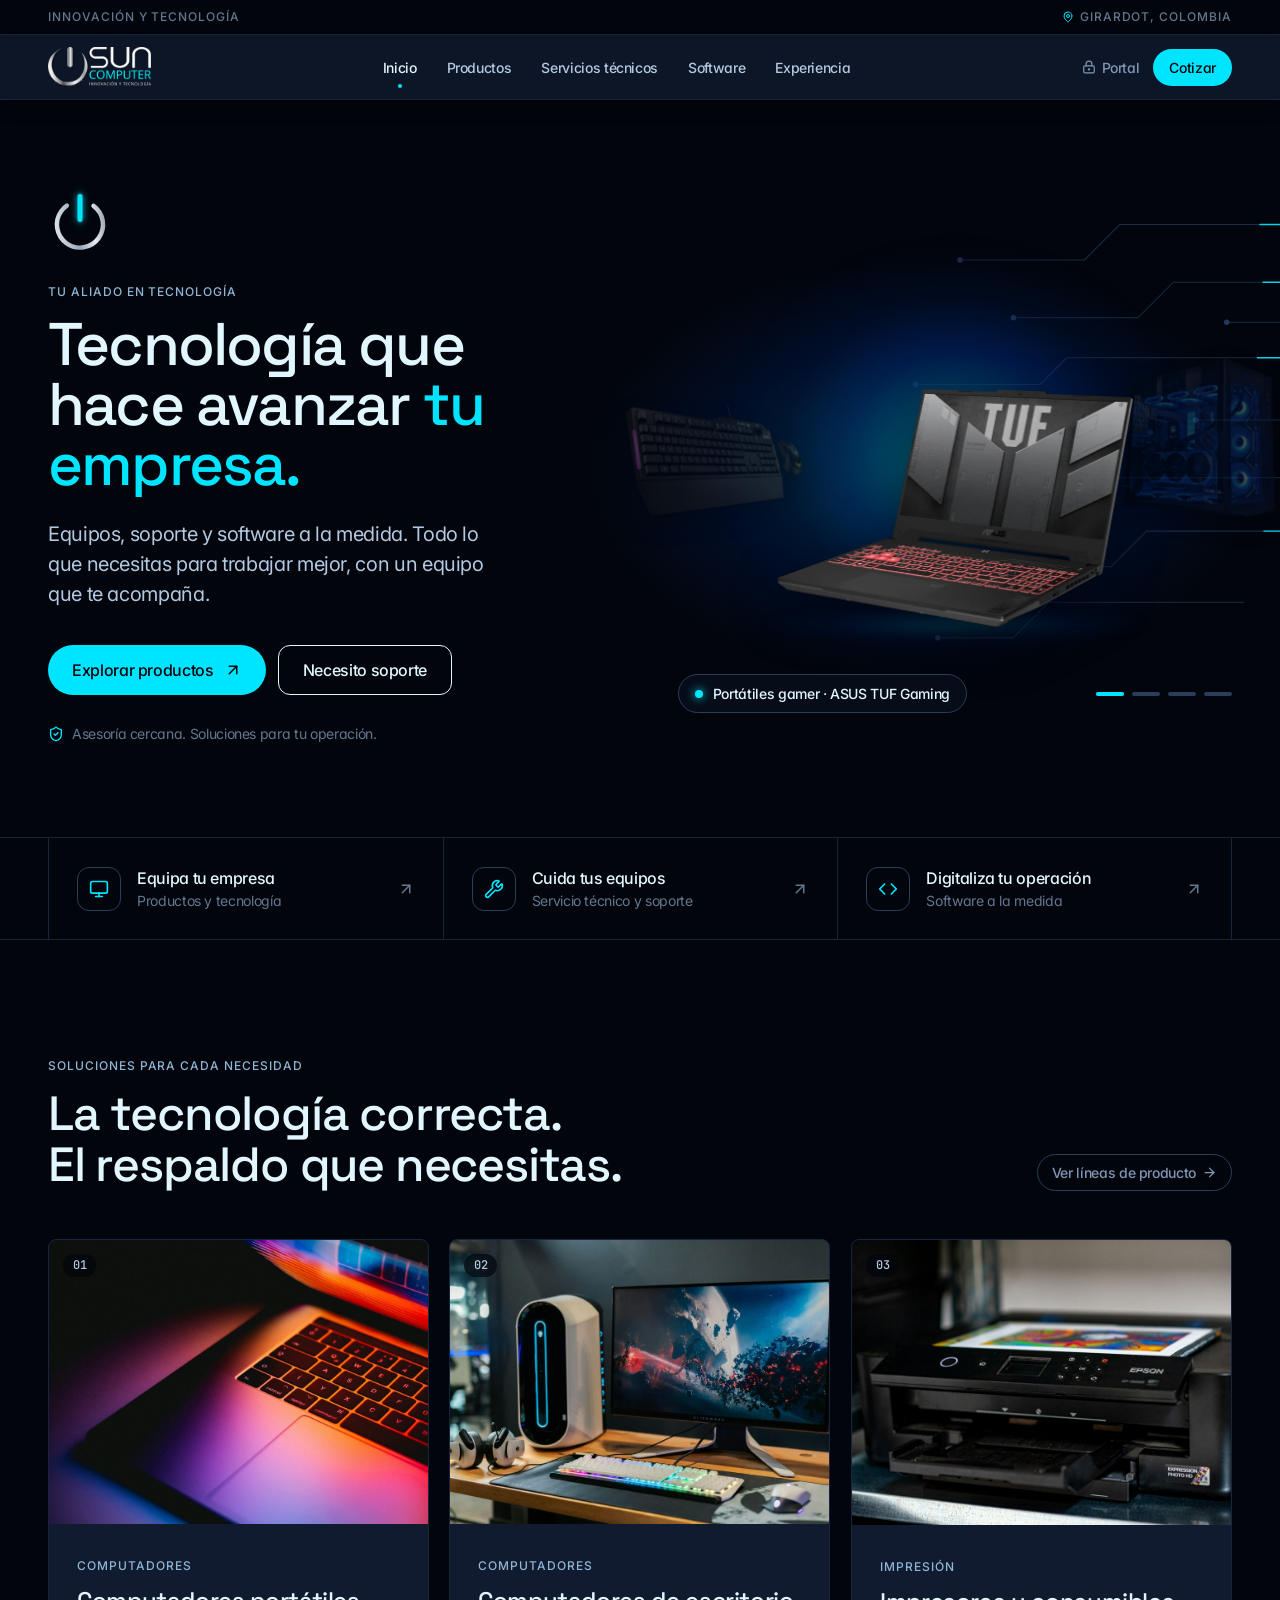
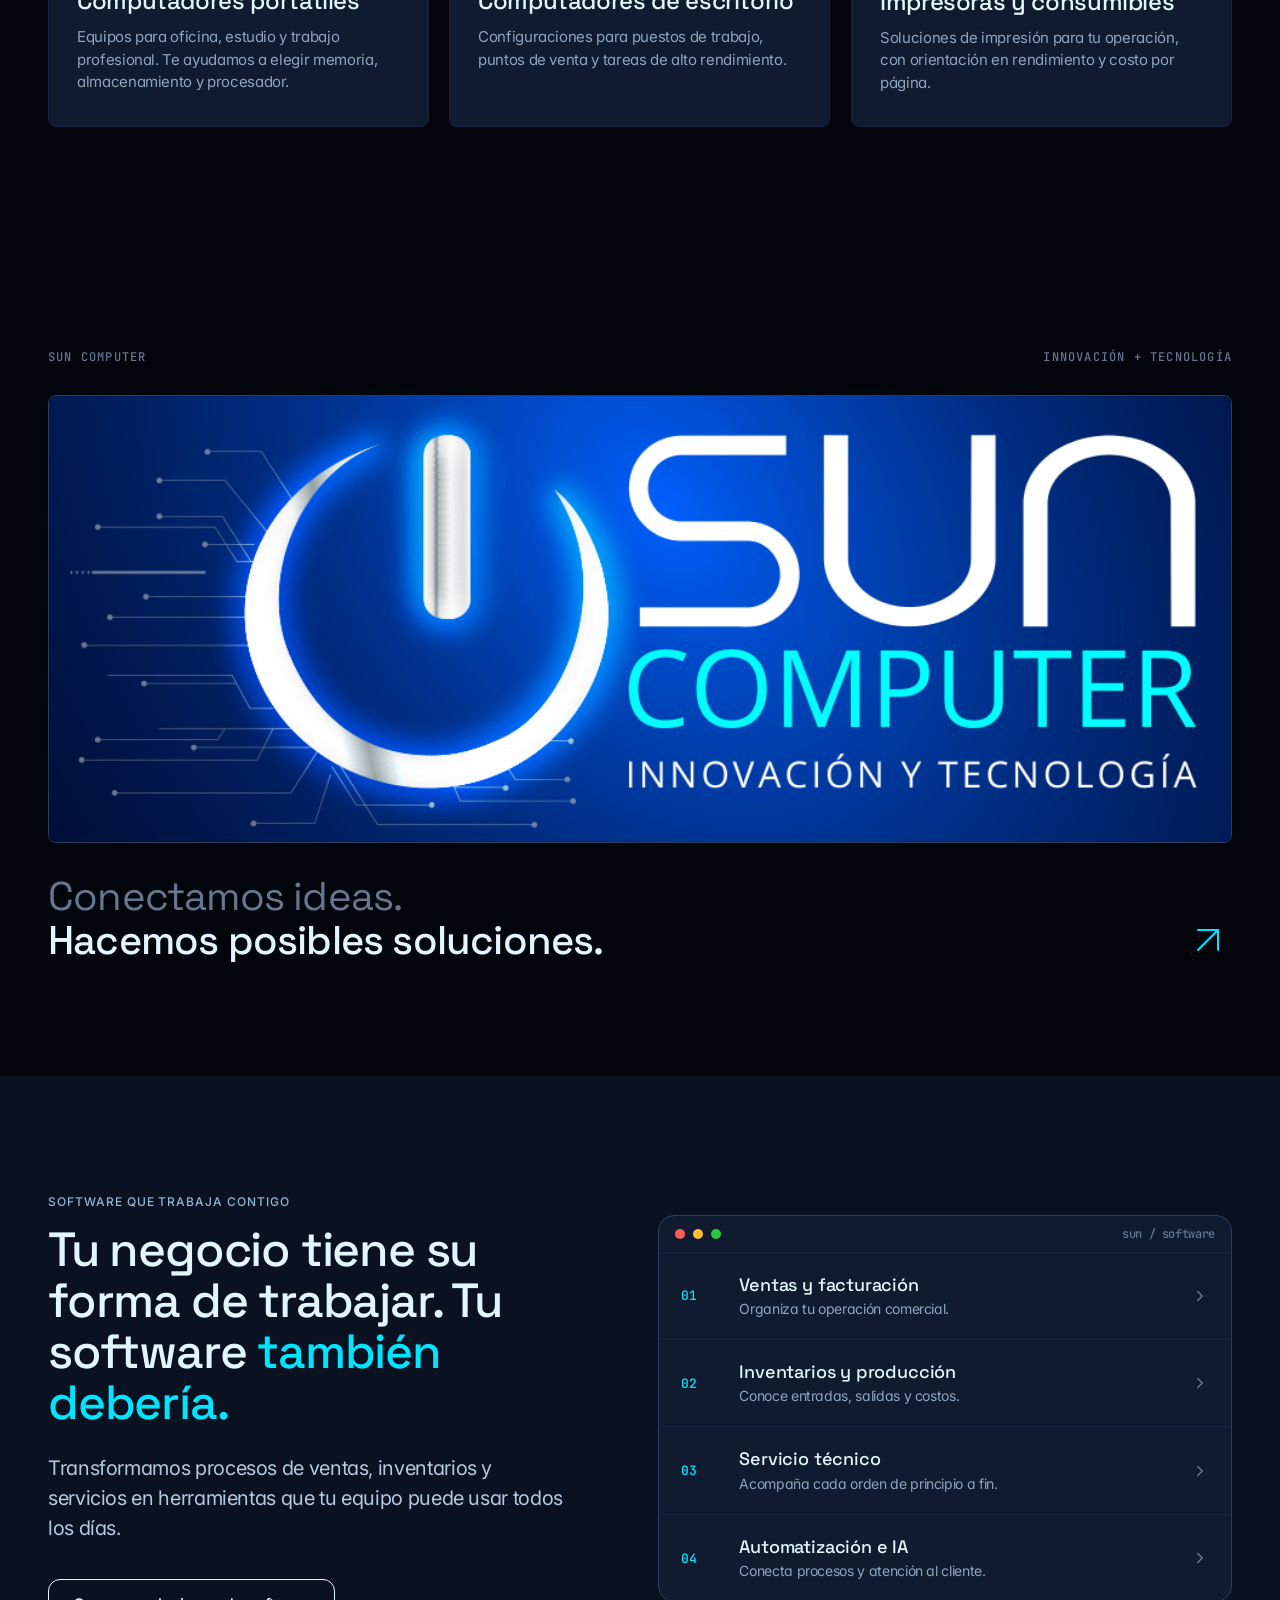
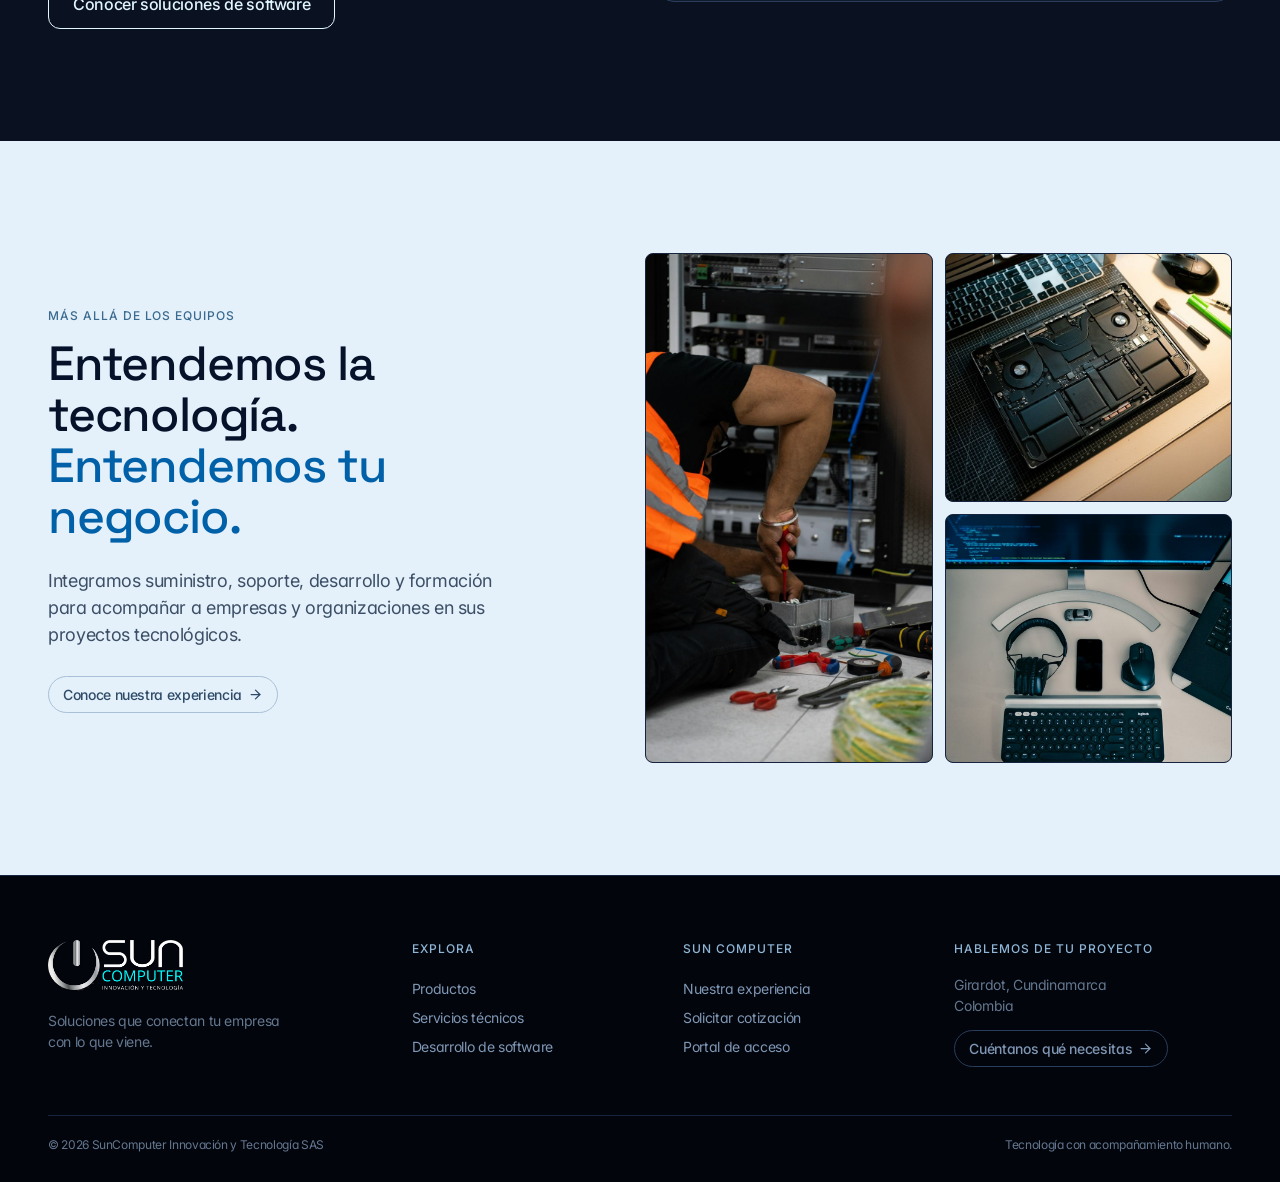
==== index.html @ 0eb864d9 "Vitrina: ASUS TUF, Epson EcoTank y combo gamer (4 equipos) Co-Authored-By: Claude Opus 5.5 <noreply@" ====
<!DOCTYPE html>
<html lang="es">
<head>
<meta charset="utf-8">
<meta name="viewport" content="width=device-width, initial-scale=1">
<meta name="theme-color" content="#02050c">
<title>Sun Computer | Innovación y Tecnología</title>
<meta name="description" content="Productos, soporte técnico y desarrollo de software. Sun Computer, Girardot, Colombia.">
<link rel="icon" href="sun-symbol.png">
<link rel="preconnect" href="https://fonts.googleapis.com">
<link rel="preconnect" href="https://fonts.gstatic.com" crossorigin>
<link href="https://fonts.googleapis.com/css2?family=Inter:wght@400;500&family=JetBrains+Mono:wght@500&family=Space+Grotesk:wght@400;500&display=swap" rel="stylesheet">
<link rel="stylesheet" href="assets/sun.css?v=6">
<script defer src="assets/site.js"></script>
<script defer src="assets/sun-motion.js?v=6"></script>
</head>
<body>
<a class="skip" href="#contenido">Saltar al contenido</a>

<div class="utility">
  <div class="wrap">
    <span>Innovación y tecnología</span>
    <span>
      <svg aria-hidden="true" viewBox="0 0 24 24" fill="none" stroke="currentColor" stroke-width="2" stroke-linecap="round" stroke-linejoin="round"><path d="M20 10c0 4.993-5.539 10.193-7.399 11.799a1 1 0 0 1-1.202 0C9.539 20.193 4 14.993 4 10a8 8 0 0 1 16 0"/><circle cx="12" cy="10" r="3"/></svg>
      Girardot, Colombia
    </span>
  </div>
</div>

<header class="header">
  <div class="wrap">
    <a class="logo" href="./" aria-label="Sun Computer, inicio">
      <img src="assets/img/logo/sun-logo-web.png" alt="Sun Computer — Innovación y Tecnología" width="520" height="201">
    </a>
    <nav class="nav" aria-label="Navegación principal">
      <a href="./" aria-current="page">Inicio</a>
      <a href="productos/">Productos</a>
      <a href="servicios/">Servicios técnicos</a>
      <a href="software/">Software</a>
      <a href="experiencia/">Experiencia</a>
    </nav>
    <div class="header-actions">
      <a class="portal-link" href="portal/" aria-label="Portal">
        <svg aria-hidden="true" viewBox="0 0 24 24" fill="none" stroke="currentColor" stroke-width="2" stroke-linecap="round" stroke-linejoin="round"><circle cx="12" cy="16" r="1"/><rect x="3" y="10" width="18" height="12" rx="2"/><path d="M7 10V7a5 5 0 0 1 10 0v3"/></svg>
        <span>Portal</span>
      </a>
      <a class="quote-link" href="cotizar/">Cotizar</a>
      <button class="mobile-menu" type="button" aria-label="Abrir menú" aria-expanded="false">
        <svg aria-hidden="true" viewBox="0 0 24 24" fill="none" stroke="currentColor" stroke-width="2" stroke-linecap="round"><path d="M4 8h16"/><path d="M4 16h16"/></svg>
      </button>
    </div>
  </div>
</header>

<main id="contenido">

  <!-- Hero -->
  <section class="hero hero-split">
    <!-- Fondo vivo: circuitos con pulsos de luz -->
    <svg class="circuits" viewBox="0 0 1440 720" fill="none" stroke="#1b2b48" preserveAspectRatio="xMidYMid slice" aria-hidden="true">
      <defs>
        <g id="cx">
          <path d="M0 140H180L220 180H360"/><path d="M0 205H120L160 245H300"/>
          <path d="M0 290H240L270 320H410"/><path d="M0 360H95"/>
          <path d="M0 425H200L240 385H335"/><path d="M0 485H150L190 525H285"/>
          <path d="M40 565H260L300 605H385"/><path d="M0 250H60"/>
        </g>
        <g id="cd" fill="#24395e" stroke="none">
          <circle cx="360" cy="180" r="3"/><circle cx="300" cy="245" r="3"/><circle cx="410" cy="320" r="3"/>
          <circle cx="95" cy="360" r="3"/><circle cx="335" cy="385" r="3"/><circle cx="285" cy="525" r="3"/>
          <circle cx="385" cy="605" r="3"/><circle cx="60" cy="250" r="3"/>
        </g>
      </defs>
      <g class="c-side"><use href="#cx" class="c-lines"/><use href="#cd" class="c-dots"/>
        <g class="c-pulses">
          <path pathLength="1000" style="--t:0s" d="M0 140H180L220 180H360"/><path pathLength="1000" style="--t:2.1s" d="M0 290H240L270 320H410"/>
          <path pathLength="1000" style="--t:4.3s" d="M0 425H200L240 385H335"/><path pathLength="1000" style="--t:1.2s" d="M40 565H260L300 605H385"/>
        </g>
      </g>
      <g class="c-side" transform="translate(1440 0) scale(-1 1)"><use href="#cx" class="c-lines"/><use href="#cd" class="c-dots"/>
        <g class="c-pulses">
          <path pathLength="1000" style="--t:3.2s" d="M0 205H120L160 245H300"/><path pathLength="1000" style="--t:0.7s" d="M0 485H150L190 525H285"/>
          <path pathLength="1000" style="--t:5.1s" d="M0 290H240L270 320H410"/><path pathLength="1000" style="--t:2.6s" d="M0 140H180L220 180H360"/>
        </g>
      </g>
    </svg>
    <div class="wrap hero-grid">
      <div class="hero-copy">
      <!-- Logo SUN animado: el anillo se dibuja y la línea se enciende -->
      <div class="power" aria-hidden="true">
        <svg viewBox="0 0 100 100" width="84" height="84" fill="none">
          <defs>
            <linearGradient id="metal" x1="0" y1="0" x2="1" y2="1">
              <stop offset="0" stop-color="#f4f7fb"/><stop offset=".45" stop-color="#9aa6b6"/>
              <stop offset=".7" stop-color="#e8edf3"/><stop offset="1" stop-color="#6d7a8c"/>
            </linearGradient>
          </defs>
          <circle class="p-ring" cx="50" cy="54" r="36" pathLength="100" transform="rotate(-54 50 54)"/>
          <line class="p-bar" x1="50" y1="10" x2="50" y2="46" pathLength="100"/>
        </svg>
      </div>
      <span class="kicker reveal" style="--d:1">Tu aliado en tecnología</span>
      <h1 class="display reveal" style="--d:2">Tecnología que hace avanzar <span class="led">tu empresa.</span></h1>
      <p class="lead reveal" style="--d:3">Equipos, soporte y software a la medida. Todo lo que necesitas para trabajar mejor, con un equipo que te acompaña.</p>
      <div class="hero-actions reveal" style="--d:4">
        <a class="btn btn-led" href="productos/">Explorar productos
          <svg aria-hidden="true" viewBox="0 0 24 24" fill="none" stroke="currentColor" stroke-width="2" stroke-linecap="round" stroke-linejoin="round"><path d="M7 7h10v10"/><path d="M7 17 17 7"/></svg>
        </a>
        <a class="btn btn-ghost" href="servicios/">Necesito soporte</a>
      </div>
      <p class="hero-note reveal" style="--d:5">
        <svg aria-hidden="true" viewBox="0 0 24 24" fill="none" stroke="currentColor" stroke-width="2" stroke-linecap="round" stroke-linejoin="round"><path d="M20 13c0 5-3.5 7.5-7.66 8.95a1 1 0 0 1-.67-.01C7.5 20.5 4 18 4 13V6a1 1 0 0 1 1-1c2 0 4.5-1.2 6.24-2.72a1.17 1.17 0 0 1 1.52 0C14.51 3.81 17 5 19 5a1 1 0 0 1 1 1z"/><path d="m9 12 2 2 4-4"/></svg>
        Asesoría cercana. Soluciones para tu operación.
      </p>
      </div>

      <!-- Vitrina giratoria de equipos (fotos temporales sin fondo) -->
      <div class="showcase reveal" style="--d:3" aria-roledescription="carrusel" aria-label="Equipos que ofrecemos">
        <div class="spot" aria-hidden="true"></div>
        <figure class="item" data-pos="center" data-label="Portátiles gamer · ASUS TUF Gaming">
          <img src="assets/img/hero/asus-tuf.webp" alt="Portátil ASUS TUF Gaming A15" width="720" height="484">
        </figure>
        <figure class="item" data-pos="right" data-label="Computadores de escritorio">
          <img src="assets/img/hero/pc.webp" alt="Computador de escritorio" width="900" height="894">
        </figure>
        <figure class="item" data-pos="back" data-label="Impresoras · Epson EcoTank">
          <img src="assets/img/hero/epson-ecotank.webp" alt="Impresora multifuncional Epson EcoTank L3250" width="515" height="307">
        </figure>
        <figure class="item" data-pos="left" data-label="Zona gamer · Teclado y mouse">
          <img src="assets/img/hero/gamer-teclado-mouse.webp" alt="Combo gamer de teclado y mouse ASUS TUF Gaming" width="710" height="449">
        </figure>
        <div class="floor" aria-hidden="true"></div>
        <div class="showcase-bar">
          <a class="showcase-label" href="productos/"><i aria-hidden="true"></i><span aria-live="polite">Portátiles gamer · ASUS TUF Gaming</span></a>
          <div class="showcase-dots" role="group" aria-label="Elegir equipo">
            <button type="button" aria-label="Portátiles gamer" aria-pressed="true"></button>
            <button type="button" aria-label="Computadores de escritorio" aria-pressed="false"></button>
            <button type="button" aria-label="Impresoras" aria-pressed="false"></button>
            <button type="button" aria-label="Zona gamer" aria-pressed="false"></button>
          </div>
        </div>
      </div>
    </div>
  </section>

  <!-- Tres caminos -->
  <section class="paths" aria-label="Accesos rápidos">
    <div class="wrap paths-grid">
      <a class="path glow reveal" style="--d:0" href="productos/">
        <span class="ico"><svg aria-hidden="true" viewBox="0 0 24 24" fill="none" stroke="currentColor" stroke-width="2" stroke-linecap="round" stroke-linejoin="round"><rect x="2" y="3" width="20" height="14" rx="2"/><line x1="8" x2="16" y1="21" y2="21"/><line x1="12" x2="12" y1="17" y2="21"/></svg></span>
        <span><b>Equipa tu empresa</b><small>Productos y tecnología</small></span>
        <svg class="go" aria-hidden="true" viewBox="0 0 24 24" fill="none" stroke="currentColor" stroke-width="2" stroke-linecap="round" stroke-linejoin="round"><path d="M7 7h10v10"/><path d="M7 17 17 7"/></svg>
      </a>
      <a class="path glow reveal" style="--d:1" href="servicios/">
        <span class="ico"><svg aria-hidden="true" viewBox="0 0 24 24" fill="none" stroke="currentColor" stroke-width="2" stroke-linecap="round" stroke-linejoin="round"><path d="M14.7 6.3a1 1 0 0 0 0 1.4l1.6 1.6a1 1 0 0 0 1.4 0l3.106-3.105c.32-.322.863-.22.983.218a6 6 0 0 1-8.259 7.057l-7.91 7.91a1 1 0 0 1-2.999-3l7.91-7.91a6 6 0 0 1 7.057-8.259c.438.12.54.662.219.984z"/></svg></span>
        <span><b>Cuida tus equipos</b><small>Servicio técnico y soporte</small></span>
        <svg class="go" aria-hidden="true" viewBox="0 0 24 24" fill="none" stroke="currentColor" stroke-width="2" stroke-linecap="round" stroke-linejoin="round"><path d="M7 7h10v10"/><path d="M7 17 17 7"/></svg>
      </a>
      <a class="path glow reveal" style="--d:2" href="software/">
        <span class="ico"><svg aria-hidden="true" viewBox="0 0 24 24" fill="none" stroke="currentColor" stroke-width="2" stroke-linecap="round" stroke-linejoin="round"><polyline points="16 18 22 12 16 6"/><polyline points="8 6 2 12 8 18"/></svg></span>
        <span><b>Digitaliza tu operación</b><small>Software a la medida</small></span>
        <svg class="go" aria-hidden="true" viewBox="0 0 24 24" fill="none" stroke="currentColor" stroke-width="2" stroke-linecap="round" stroke-linejoin="round"><path d="M7 7h10v10"/><path d="M7 17 17 7"/></svg>
      </a>
    </div>
  </section>

  <!-- Soluciones -->
  <section class="band">
    <div class="wrap">
      <div class="band-head reveal">
        <div>
          <span class="kicker">Soluciones para cada necesidad</span>
          <h2 class="h2">La tecnología correcta.<br>El respaldo que necesitas.</h2>
        </div>
        <a class="chip" href="productos/">Ver líneas de producto
          <svg aria-hidden="true" viewBox="0 0 24 24" fill="none" stroke="currentColor" stroke-width="2" stroke-linecap="round" stroke-linejoin="round"><path d="M5 12h14"/><path d="m12 5 7 7-7 7"/></svg>
        </a>
      </div>
      <div class="cards">
        <a class="card glow tilt reveal" style="--d:0" href="productos/">
          <div class="card-visual"><span class="num">01</span><img src="assets/img/portatiles.jpg" alt="Computador portátil abierto" loading="lazy" width="1000" height="1250"></div>
          <div class="card-body">
            <small>Computadores</small>
            <h3 class="h3">Computadores portátiles</h3>
            <p>Equipos para oficina, estudio y trabajo profesional. Te ayudamos a elegir memoria, almacenamiento y procesador.</p>
          </div>
        </a>
        <a class="card glow tilt reveal" style="--d:1" href="productos/">
          <div class="card-visual"><span class="num">02</span><img src="assets/img/escritorio.jpg" alt="Computador de escritorio con monitor, teclado y mouse" loading="lazy" width="1000" height="689"></div>
          <div class="card-body">
            <small>Computadores</small>
            <h3 class="h3">Computadores de escritorio</h3>
            <p>Configuraciones para puestos de trabajo, puntos de venta y tareas de alto rendimiento.</p>
          </div>
        </a>
        <a class="card glow tilt reveal" style="--d:2" href="productos/">
          <div class="card-visual"><span class="num">03</span><img src="assets/img/impresoras.jpg" alt="Impresora de inyección de tinta" loading="lazy" width="1000" height="666"></div>
          <div class="card-body">
            <small>Impresión</small>
            <h3 class="h3">Impresoras y consumibles</h3>
            <p>Soluciones de impresión para tu operación, con orientación en rendimiento y costo por página.</p>
          </div>
        </a>
      </div>
    </div>
  </section>

  <!-- Marca -->
  <section class="band brand-band" aria-label="Identidad Sun Computer">
    <div class="wrap">
      <div class="brand-caption"><span>SUN COMPUTER</span><span>INNOVACIÓN + TECNOLOGÍA</span></div>
      <div class="brand-art reveal">
        <img src="sun-brand.png" alt="Identidad de Sun Computer: un sol tecnológico con conexiones electrónicas" width="1476" height="557" loading="lazy">
      </div>
      <div class="brand-bottom reveal">
        <p>Conectamos ideas.<br><b>Hacemos posibles soluciones.</b></p>
        <svg aria-hidden="true" viewBox="0 0 24 24" fill="none" stroke="currentColor" stroke-width="1" stroke-linecap="round" stroke-linejoin="round"><path d="M7 7h10v10"/><path d="M7 17 17 7"/></svg>
      </div>
    </div>
  </section>

  <!-- Software -->
  <section class="band ground">
    <div class="wrap soft-grid">
      <div>
        <span class="kicker reveal">Software que trabaja contigo</span>
        <h2 class="h2 reveal" style="--d:1">Tu negocio tiene su forma de trabajar. Tu software <span class="led">también debería.</span></h2>
        <p class="lead reveal" style="--d:2">Transformamos procesos de ventas, inventarios y servicios en herramientas que tu equipo puede usar todos los días.</p>
        <a class="btn btn-ground" href="software/">Conocer soluciones de software</a>
      </div>
      <div class="window glow reveal">
        <div class="window-bar" aria-hidden="true"><i></i><i></i><i></i><span>sun / software</span></div>
        <div class="caps">
          <a class="cap" href="software/"><span class="n">01</span><div><h3>Ventas y facturación</h3><p>Organiza tu operación comercial.</p></div><svg aria-hidden="true" viewBox="0 0 24 24" fill="none" stroke="currentColor" stroke-width="2" stroke-linecap="round" stroke-linejoin="round"><path d="m9 18 6-6-6-6"/></svg></a>
          <a class="cap" href="software/"><span class="n">02</span><div><h3>Inventarios y producción</h3><p>Conoce entradas, salidas y costos.</p></div><svg aria-hidden="true" viewBox="0 0 24 24" fill="none" stroke="currentColor" stroke-width="2" stroke-linecap="round" stroke-linejoin="round"><path d="m9 18 6-6-6-6"/></svg></a>
          <a class="cap" href="software/"><span class="n">03</span><div><h3>Servicio técnico</h3><p>Acompaña cada orden de principio a fin.</p></div><svg aria-hidden="true" viewBox="0 0 24 24" fill="none" stroke="currentColor" stroke-width="2" stroke-linecap="round" stroke-linejoin="round"><path d="m9 18 6-6-6-6"/></svg></a>
          <a class="cap" href="software/"><span class="n">04</span><div><h3>Automatización e IA</h3><p>Conecta procesos y atención al cliente.</p></div><svg aria-hidden="true" viewBox="0 0 24 24" fill="none" stroke="currentColor" stroke-width="2" stroke-linecap="round" stroke-linejoin="round"><path d="m9 18 6-6-6-6"/></svg></a>
        </div>
      </div>
    </div>
  </section>

  <!-- Experiencia (banda clara de respiro) -->
  <section class="band frost">
    <div class="wrap exp-grid">
      <div>
        <span class="kicker reveal">Más allá de los equipos</span>
        <h2 class="h2 reveal" style="--d:1">Entendemos la tecnología.<br><span class="led">Entendemos tu negocio.</span></h2>
        <p>Integramos suministro, soporte, desarrollo y formación para acompañar a empresas y organizaciones en sus proyectos tecnológicos.</p>
        <a class="chip" href="experiencia/">Conoce nuestra experiencia
          <svg aria-hidden="true" viewBox="0 0 24 24" fill="none" stroke="currentColor" stroke-width="2" stroke-linecap="round" stroke-linejoin="round"><path d="M5 12h14"/><path d="m12 5 7 7-7 7"/></svg>
        </a>
      </div>
      <div class="mosaic reveal">
        <figure><img src="assets/img/tecnico-redes.jpg" alt="Técnico trabajando en equipos de red" loading="lazy"></figure>
        <figure><img src="assets/img/servicio-tecnico.jpg" alt="Portátil abierto durante una reparación" loading="lazy"></figure>
        <figure><img src="assets/img/accesorios.jpg" alt="Accesorios tecnológicos: teclado, mouse, audífonos y celular" loading="lazy"></figure>
      </div>
    </div>
  </section>

</main>

<footer>
  <div class="wrap">
    <div class="footer-main">
      <div>
        <img src="assets/img/logo/sun-logo-web.png" alt="Sun Computer" width="520" height="201" loading="lazy">
        <p>Soluciones que conectan tu empresa<br>con lo que viene.</p>
      </div>
      <div>
        <b>Explora</b>
        <a href="productos/">Productos</a>
        <a href="servicios/">Servicios técnicos</a>
        <a href="software/">Desarrollo de software</a>
      </div>
      <div>
        <b>Sun Computer</b>
        <a href="experiencia/">Nuestra experiencia</a>
        <a href="cotizar/">Solicitar cotización</a>
        <a href="portal/">Portal de acceso</a>
      </div>
      <div>
        <b>Hablemos de tu proyecto</b>
        <p>Girardot, Cundinamarca<br>Colombia</p>
        <a class="chip" href="cotizar/">Cuéntanos qué necesitas
          <svg aria-hidden="true" viewBox="0 0 24 24" fill="none" stroke="currentColor" stroke-width="2" stroke-linecap="round" stroke-linejoin="round"><path d="M5 12h14"/><path d="m12 5 7 7-7 7"/></svg>
        </a>
      </div>
    </div>
    <div class="footer-bottom">
      <span>© 2026 SunComputer Innovación y Tecnología SAS</span>
      <span>Tecnología con acompañamiento humano.</span>
    </div>
  </div>
</footer>

</body>
</html>
---- assets/sun.css ----
/* =========================================================
   SUN COMPUTER — Sistema de diseño 2026 (borrador v2, oscuro)
   Inspirado en Modal: lienzo casi negro, texto "fósforo" pálido
   y un solo color LED que brilla. En SUN ese LED es el cian del
   logo (#00e5ff). Sin sombras: la profundidad viene de cambiar
   el tono de la superficie y de líneas de 1px.
   Radios: botones 12px, tarjetas 8px, píldoras 9999px.
   ========================================================= */

:root {
  /* Superficies (negro con matiz navy de marca) */
  --void: #02050c;            /* lienzo principal */
  --ground: #0a1120;          /* tarjetas y botón relleno */
  --carbon: #111b2f;          /* superficies elevadas, nav */
  --frost: #e4f1fb;           /* única banda clara (respiro) */

  /* Líneas */
  --circuit: #2a3d5c;         /* borde interactivo */
  --hairline: #172440;        /* separadores */
  --pine: #1f2f4b;            /* borde de baja jerarquía */

  /* Texto "fósforo" (azul hielo en vez de verde) */
  --phosphor: #e2f6ff;        /* títulos, botones, íconos */
  --lead: #b3c9e2;            /* subtítulos y texto destacado */
  --body: #8ea3bf;            /* párrafos */
  --muted: #64778f;           /* ayudas y metadatos */
  --eyebrow: #8fb6d6;         /* etiquetas superiores */
  --fern: #7f97b5;            /* enlaces terciarios */

  /* LED de marca */
  --led: #00e5ff;             /* cian del logo SUN — racionado */
  --led-soft: rgba(0, 229, 255, .14);
  --brand-blue: #0036a0;      /* azul eléctrico del sun-brand.png (halo) */

  /* Tipografía */
  --display: "Space Grotesk", "Inter Tight", ui-sans-serif, system-ui, sans-serif;
  --ui: "Inter", ui-sans-serif, system-ui, -apple-system, "Segoe UI", Roboto, sans-serif;
  --mono: "JetBrains Mono", ui-monospace, "Cascadia Code", Consolas, monospace;

  /* Forma */
  --r-card: 8px;
  --r-btn: 12px;
  --r-pill: 9999px;

  /* Layout */
  --wrap: 1280px;
  --gutter: clamp(20px, 5vw, 48px);
  --band-y: clamp(72px, 9vw, 112px);
  --ease: cubic-bezier(.2, .7, .2, 1);
}

*, *::before, *::after { box-sizing: border-box; }
* { margin: 0; padding: 0; }
html { -webkit-text-size-adjust: 100%; scroll-behavior: smooth; }
body {
  font-family: var(--ui);
  font-size: 16px; line-height: 1.5; letter-spacing: -0.022em;
  color: var(--body); background: var(--void);
  -webkit-font-smoothing: antialiased;
  font-feature-settings: "cv11";
}
img, svg { display: block; max-width: 100%; }
a { color: inherit; text-decoration: none; }
button { font: inherit; color: inherit; background: none; border: 0; cursor: pointer; }
a, button { transition: color .3s ease-out, background-color .3s ease-out, border-color .3s ease-out; }
:focus-visible { outline: 2px solid var(--led); outline-offset: 3px; border-radius: 6px; }
::selection { background: var(--led); color: var(--void); }

.wrap { width: 100%; max-width: var(--wrap); margin-inline: auto; padding-inline: var(--gutter); }
.skip { position: absolute; left: -9999px; }
.skip:focus { left: 16px; top: 12px; z-index: 100; background: var(--led); color: var(--void); padding: 8px 14px; border-radius: var(--r-pill); }

/* ---------- Tipografía ---------- */
.kicker {
  display: inline-block; margin-bottom: 14px;
  font-size: 12px; font-weight: 500; letter-spacing: 0.08em; text-transform: uppercase;
  color: var(--eyebrow);
}
.display, .h2, .h3 { font-family: var(--display); color: var(--phosphor); font-weight: 500; }
.display { font-size: clamp(44px, 7vw, 84px); line-height: 1.0; letter-spacing: -0.03em; }
.h2 { font-size: clamp(32px, 4.4vw, 48px); line-height: 1.06; letter-spacing: -0.025em; }
.h3 { font-size: 24px; line-height: 1.25; letter-spacing: -0.015em; font-weight: 500; }
.lead { font-size: clamp(18px, 1.8vw, 20px); line-height: 1.5; color: var(--lead); letter-spacing: -0.018em; }
.led { color: var(--led); }

/* ---------- Botones ---------- */
.btn {
  display: inline-flex; align-items: center; justify-content: center; gap: 10px;
  min-height: 48px; padding: 12px 24px;
  font-size: 16px; font-weight: 500; letter-spacing: -0.022em;
}
.btn svg { width: 18px; height: 18px; }
.btn-led { background: var(--led); color: var(--void); border-radius: var(--r-pill); }
.btn-led:hover { background: #7ff2ff; }
.btn-ghost { border: 1px solid var(--phosphor); color: var(--phosphor); border-radius: var(--r-btn); }
.btn-ghost:hover { background: var(--phosphor); color: var(--void); }
.btn-ground { background: var(--ground); border: 1px solid var(--phosphor); color: var(--phosphor); border-radius: var(--r-btn); }
.btn-ground:hover { background: var(--carbon); }

.chip {
  display: inline-flex; align-items: center; gap: 6px;
  padding: 7px 14px; border-radius: var(--r-pill);
  border: 1px solid var(--circuit); color: var(--fern);
  font-size: 14px; font-weight: 500;
}
.chip:hover { color: var(--phosphor); border-color: var(--led); }
.chip svg { width: 15px; height: 15px; transition: transform .3s ease-out; }
.chip:hover svg { transform: translateX(2px); }

/* ---------- Barra superior ---------- */
.utility { background: var(--void); color: var(--muted); font-size: 12px; border-bottom: 1px solid var(--hairline); }
.utility .wrap { display: flex; justify-content: space-between; align-items: center; min-height: 34px; gap: 16px; }
.utility span { display: inline-flex; align-items: center; gap: 6px; text-transform: uppercase; letter-spacing: 0.08em; font-weight: 500; }
.utility svg { width: 12px; height: 12px; color: var(--led); }

/* ---------- Navegación ---------- */
.header {
  position: sticky; top: 0; z-index: 50;
  background: rgba(17, 27, 47, .78);
  -webkit-backdrop-filter: blur(12px); backdrop-filter: blur(12px);
  border-bottom: 1px solid var(--hairline);
  box-shadow: rgba(0, 0, 0, .25) 0 10px 15px -3px, rgba(0, 0, 0, .2) 0 4px 6px -4px;
}
.header .wrap { display: flex; align-items: center; gap: 32px; min-height: 64px; }
.logo img { height: 40px; width: auto; }
.nav { display: flex; gap: 30px; margin-inline: auto; font-size: 14px; font-weight: 500; color: var(--lead); }
.nav a { padding: 6px 0; position: relative; }
.nav a:hover { color: var(--phosphor); }
.nav a[aria-current="page"] { color: var(--phosphor); }
.nav a[aria-current="page"]::after {
  content: ""; position: absolute; left: 50%; bottom: -4px; width: 4px; height: 4px; margin-left: -2px;
  border-radius: 50%; background: var(--led);
}
.header-actions { display: flex; align-items: center; gap: 14px; }
.portal-link { display: inline-flex; align-items: center; gap: 6px; font-size: 14px; font-weight: 500; color: var(--fern); }
.portal-link:hover { color: var(--phosphor); }
.portal-link svg { width: 14px; height: 14px; }
.quote-link {
  display: inline-flex; align-items: center; gap: 6px;
  padding: 8px 16px; border-radius: var(--r-pill);
  background: var(--led); color: var(--void); font-size: 14px; font-weight: 500;
}
.quote-link:hover { background: #7ff2ff; }
.draft-count {
  min-width: 18px; height: 18px; padding: 0 5px; border-radius: var(--r-pill);
  background: var(--void); color: var(--led); font-size: 11px; line-height: 18px; text-align: center;
}
.mobile-menu { display: none; width: 40px; height: 40px; border-radius: var(--r-btn); align-items: center; justify-content: center; color: var(--phosphor); border: 1px solid var(--circuit); }
.mobile-menu svg { width: 20px; height: 20px; }

/* ---------- Hero (pila centrada) ---------- */
.hero { position: relative; padding-top: clamp(64px, 10vw, 120px); text-align: center; overflow: hidden; }
.hero::before {
  content: ""; position: absolute; left: 50%; top: 52%; width: min(1200px, 140vw); aspect-ratio: 1.6;
  transform: translate(-50%, -10%);
  background: radial-gradient(closest-side, rgba(0, 229, 255, .22), rgba(0, 54, 160, .18) 45%, transparent 75%);
  pointer-events: none;
}
.hero .wrap { position: relative; }
.hero .display { max-width: 15ch; margin-inline: auto; }
.hero .lead { max-width: 40ch; margin: 24px auto 0; }
.hero-actions { display: flex; flex-wrap: wrap; justify-content: center; gap: 12px; margin-top: 40px; }
.hero-note {
  display: inline-flex; align-items: center; gap: 8px; margin-top: 28px;
  font-size: 14px; color: var(--muted);
}
.hero-note svg { width: 16px; height: 16px; color: var(--led); flex: none; }
.hero-visual {
  position: relative; margin: clamp(48px, 7vw, 80px) auto 0; max-width: 1080px;
  border-radius: var(--r-card) var(--r-card) 0 0; overflow: hidden;
  border: 1px solid var(--circuit); border-bottom: 0;
}
.hero-visual img { width: 100%; height: auto; aspect-ratio: 16 / 8; object-fit: cover; object-position: center 60%; }
.hero-visual::after {
  content: ""; position: absolute; inset: auto 0 0 0; height: 45%;
  background: linear-gradient(to top, var(--void), transparent);
}

/* ---------- Caminos ---------- */
.paths { border-top: 1px solid var(--hairline); border-bottom: 1px solid var(--hairline); }
.paths-grid { display: grid; grid-template-columns: repeat(3, 1fr); }
.path {
  display: flex; align-items: center; gap: 16px; padding: 28px 28px;
  border-left: 1px solid var(--hairline);
}
.path:last-child { border-right: 1px solid var(--hairline); }
.path:hover { background: var(--ground); }
.path .ico { width: 44px; height: 44px; flex: none; display: grid; place-items: center; color: var(--led); border: 1px solid var(--circuit); border-radius: var(--r-btn); }
.path .ico svg { width: 20px; height: 20px; }
.path b { display: block; color: var(--phosphor); font-weight: 500; font-size: 16px; }
.path small { display: block; font-size: 14px; color: var(--muted); }
.path .go { margin-left: auto; width: 18px; height: 18px; color: var(--muted); transition: transform .3s ease-out, color .3s ease-out; }
.path:hover .go { color: var(--led); transform: translate(2px, -2px); }

/* ---------- Bandas ---------- */
.band { padding-block: var(--band-y); }
.band.ground { background: var(--ground); }
.band-head { display: flex; flex-wrap: wrap; align-items: end; justify-content: space-between; gap: 20px 40px; margin-bottom: 48px; }
.band-head .h2 { max-width: 20ch; }

/* Tarjetas de producto con foto */
.cards { display: grid; grid-template-columns: repeat(3, 1fr); gap: 20px; }
.card { display: flex; flex-direction: column; background: var(--carbon); border-radius: var(--r-card); overflow: hidden; border: 1px solid var(--hairline); }
.card:hover { border-color: var(--circuit); }
.card-visual { position: relative; aspect-ratio: 4 / 3; overflow: hidden; background: var(--ground); }
.card-visual img { width: 100%; height: 100%; object-fit: cover; transition: transform .8s var(--ease); }
.card:hover .card-visual img { transform: scale(1.04); }
.card-visual .num { z-index: 3;
  position: absolute; top: 14px; left: 14px; padding: 3px 10px; border-radius: var(--r-pill);
  background: rgba(2, 5, 12, .7); color: var(--lead); font: 500 12px/1.4 var(--mono);
  -webkit-backdrop-filter: blur(6px); backdrop-filter: blur(6px);
}
.card-body { padding: 28px 28px 32px; }
.card-body small { font-size: 12px; font-weight: 500; letter-spacing: 0.08em; text-transform: uppercase; color: var(--eyebrow); }
.card-body .h3 { margin-top: 10px; }
.card-body p { margin-top: 10px; font-size: 15px; color: var(--body); }

/* Banda de marca */
.brand-band { background: var(--void); }
.brand-band .wrap { display: grid; gap: 32px; }
.brand-caption { display: flex; justify-content: space-between; font: 500 12px/1 var(--mono); letter-spacing: 0.1em; color: var(--muted); }
.brand-art { border-radius: var(--r-card); overflow: hidden; border: 1px solid var(--circuit); }
.brand-art img { width: 100%; height: auto; }
.brand-bottom { display: flex; align-items: end; justify-content: space-between; gap: 24px; }
.brand-bottom p { font-family: var(--display); font-size: clamp(26px, 3.4vw, 40px); line-height: 1.12; letter-spacing: -0.02em; color: var(--muted); }
.brand-bottom p b { color: var(--phosphor); font-weight: 500; }
.brand-bottom svg { width: 48px; height: 48px; color: var(--led); flex: none; }

/* Banda clara (respiro, como Modal) */
.band.frost { background: var(--frost); color: #3d4f66; }
.band.frost .kicker { color: #3a6a8f; }
.band.frost .h2, .band.frost .h3 { color: #06122a; }
.band.frost .led { color: #0060a8; }
.band.frost .exp-grid p { color: #3d4f66; }
.band.frost .chip { border-color: #a9c0d6; color: #2f4a68; }
.band.frost .chip:hover { border-color: #06122a; color: #06122a; }

/* Banda de software con ventana de terminal */
.soft-grid { display: grid; grid-template-columns: 1fr 1.05fr; gap: 64px; align-items: center; }
.soft-grid .lead { margin-top: 24px; max-width: 40ch; }
.soft-grid .btn { margin-top: 36px; }
.window { background: var(--carbon); border: 1px solid var(--circuit); border-radius: 16px; overflow: hidden; }
.window-bar { display: flex; align-items: center; gap: 8px; padding: 12px 16px; border-bottom: 1px solid var(--hairline); }
.window-bar i { width: 10px; height: 10px; border-radius: 50%; background: #3a4a66; }
.window-bar i:nth-child(1) { background: #ff5f57; } .window-bar i:nth-child(2) { background: #febc2e; } .window-bar i:nth-child(3) { background: #28c840; }
.window-bar span { margin-left: auto; font: 500 12px/1 var(--mono); color: var(--muted); }
.caps { display: grid; }
.cap {
  display: grid; grid-template-columns: 44px 1fr 18px; align-items: center; gap: 14px;
  padding: 20px 22px; border-bottom: 1px solid var(--hairline);
}
.cap:last-child { border-bottom: 0; }
.cap:hover { background: var(--ground); }
.cap .n { font: 500 13px/1 var(--mono); color: var(--led); }
.cap h3 { font: 500 18px/1.3 var(--display); color: var(--phosphor); letter-spacing: -0.01em; }
.cap p { font-size: 14px; color: var(--body); margin-top: 2px; }
.cap svg { width: 18px; height: 18px; color: var(--muted); transition: transform .3s ease-out, color .3s ease-out; }
.cap:hover svg { color: var(--led); transform: translateX(2px); }

/* Experiencia con mosaico de fotos */
.exp-grid { display: grid; grid-template-columns: 1fr 1.1fr; gap: 64px; align-items: center; }
.exp-grid p { font-size: 18px; color: var(--lead); max-width: 42ch; margin-top: 24px; }
.exp-grid .chip { margin-top: 28px; }
.mosaic { display: grid; grid-template-columns: 1fr 1fr; grid-template-rows: 1fr 1fr; gap: 12px; aspect-ratio: 1.15; }
.mosaic figure { border-radius: var(--r-card); overflow: hidden; border: 1px solid var(--hairline); background: var(--ground); }
.mosaic figure:first-child { grid-row: span 2; }
.mosaic figure { position: relative; }
.mosaic img { position: absolute; inset: 0; width: 100%; height: 100%; object-fit: cover; }

/* ---------- Footer ---------- */
footer { background: var(--void); border-top: 1px solid var(--hairline); color: var(--muted); font-size: 14px; }
.footer-main { display: grid; grid-template-columns: 1.4fr 1fr 1fr 1.2fr; gap: 40px; padding-block: 64px 48px; }
.footer-main img { height: 52px; width: auto; margin-bottom: 18px; }
.footer-main b { display: block; color: var(--eyebrow); font-size: 12px; font-weight: 500; letter-spacing: 0.08em; text-transform: uppercase; margin-bottom: 16px; }
.footer-main a:not(.chip) { display: block; padding: 4px 0; color: var(--fern); }
.footer-main a:not(.chip):hover { color: var(--phosphor); }
.footer-main .chip { margin-top: 14px; }
.footer-bottom { display: flex; flex-wrap: wrap; justify-content: space-between; gap: 8px 24px; padding-block: 20px 28px; border-top: 1px solid var(--hairline); font-size: 12px; }

/* ---------- Avisos de site.js ---------- */
.toast {
  position: fixed; left: 50%; bottom: 24px; transform: translateX(-50%); z-index: 90;
  display: flex; align-items: center; gap: 16px; padding: 12px 14px 12px 20px;
  background: var(--carbon); border: 1px solid var(--circuit); color: var(--phosphor);
  border-radius: var(--r-btn); font-size: 14px;
}
.toast a { color: var(--led); }
.toast button { padding: 6px 12px; border-radius: var(--r-pill); border: 1px solid var(--circuit); font-size: 13px; }

/* ---------- Animaciones (sutiles) ---------- */

/* Entradas al hacer scroll — solo si JS está activo */
.motion-ready .reveal {
  opacity: 0; transform: translateY(28px); filter: blur(4px);
  transition: opacity .9s var(--ease), transform .9s var(--ease), filter .9s var(--ease);
  transition-delay: calc(var(--d, 0) * 90ms);
}
.motion-ready .reveal.in { opacity: 1; transform: none; filter: none; }

/* Logo SUN animado */
.power { position: relative; width: 84px; height: 84px; margin: 0 auto 28px; }
.power::before {
  content: ""; position: absolute; inset: -40%; border-radius: 50%;
  background: radial-gradient(closest-side, rgba(0, 229, 255, .35), rgba(0, 54, 160, .15) 55%, transparent);
  animation: halo 4.5s ease-in-out 2.4s infinite;
  opacity: 0;
}
.power svg { position: relative; width: 100%; height: 100%; overflow: visible; }
.p-ring { fill: none; stroke: url(#metal); stroke-width: 7; stroke-linecap: round;
  stroke-dasharray: 80 100; stroke-dashoffset: 80; animation: draw 1.6s var(--ease) .2s forwards; }
.p-bar { stroke: var(--phosphor); stroke-width: 8; stroke-linecap: round;
  stroke-dasharray: 100; stroke-dashoffset: 100;
  animation: draw .7s var(--ease) 1.2s forwards, ignite .6s ease-out 1.8s forwards; }
@keyframes draw { to { stroke-dashoffset: 0; } }
@keyframes ignite { to { stroke: var(--led); filter: drop-shadow(0 0 6px rgba(0, 229, 255, .8)); } }
@keyframes halo { 0%, 100% { opacity: .35; transform: scale(.92); } 50% { opacity: .85; transform: scale(1.05); } }

/* Fondo vivo: circuitos con pulsos */
.circuits { position: absolute; top: 0; left: 0; width: 100%; height: 50vw; max-height: 820px; min-height: 560px; pointer-events: none;
  -webkit-mask-image: linear-gradient(to right, #000 8%, transparent 27%, transparent 73%, #000 92%); mask-image: linear-gradient(to right, #000 8%, transparent 27%, transparent 73%, #000 92%); }
.c-lines { fill: none; stroke: #1b2b48; stroke-width: 1.2; }
.c-dots { fill: #24395e; }
.c-pulses path { fill: none; stroke: var(--led); stroke-width: 1.6; stroke-linecap: round;
  stroke-dasharray: 60 1000; stroke-dashoffset: 1060; opacity: .9;
  animation: pulse 7s linear infinite; animation-delay: var(--t, 0s); }
@keyframes pulse { 0% { stroke-dashoffset: 60; opacity: 0; } 8% { opacity: .9; } 70% { opacity: .9; } 100% { stroke-dashoffset: -1000; opacity: 0; } }
@media (max-width: 880px) { .circuits { opacity: .55; } }

/* Brillo cian que sigue al cursor */
.glow { position: relative; isolation: isolate; }
.glow::after {
  content: ""; position: absolute; inset: 0; z-index: 2; pointer-events: none; border-radius: inherit;
  background: radial-gradient(320px circle at var(--mx, 50%) var(--my, 50%), rgba(0, 229, 255, .10), transparent 60%);
  opacity: 0; transition: opacity .4s ease-out;
}
.glow:hover::after { opacity: 1; }

/* Inclinación 3D */
.tilt { transform-style: preserve-3d; will-change: transform; }
.motion-ready .tilt.in { transition: opacity .9s var(--ease), transform .25s ease-out, filter .9s var(--ease), border-color .3s ease-out; }

/* Botón LED: pequeño brillo al pasar */
.btn-led, .quote-link { position: relative; overflow: hidden; }
.btn-led::before, .quote-link::before {
  content: ""; position: absolute; top: 0; left: -60%; width: 40%; height: 100%;
  background: linear-gradient(100deg, transparent, rgba(255, 255, 255, .55), transparent);
  transform: skewX(-20deg); transition: left .6s var(--ease);
}
.btn-led:hover::before, .quote-link:hover::before { left: 120%; }

/* Hero: foto entra con zoom suave */
.hero-visual img { transition: transform 1.6s var(--ease); }
.motion-ready .hero-visual:not(.in) img { transform: scale(1.06); }

@media (prefers-reduced-motion: reduce) {
  *, *::before, *::after { animation-duration: .01ms !important; animation-iteration-count: 1 !important; transition-duration: .01ms !important; }
  .p-ring, .p-bar { stroke-dashoffset: 0; }
  .p-bar { stroke: var(--led); }
  .c-pulses { display: none; }
}


/* ---------- Hero dividido con vitrina giratoria ---------- */
.hero-split { text-align: left; padding-block: clamp(48px, 7vw, 96px) clamp(56px, 7vw, 96px); }
.hero-split .circuits { -webkit-mask-image: linear-gradient(to right, transparent 45%, #000 85%); mask-image: linear-gradient(to right, transparent 45%, #000 85%); }
.hero-split::before { left: 72%; top: 50%; width: min(900px, 120vw); transform: translate(-50%, -50%); }
.hero-grid { display: grid; grid-template-columns: 1.05fr 1fr; gap: 48px; align-items: center; }
.hero-split .power { margin: 0 0 24px; width: 64px; height: 64px; }
.hero-split .power svg { width: 64px; height: 64px; }
.hero-split .display { margin: 0; max-width: 12ch; font-size: clamp(42px, 4.7vw, 70px); }
.hero-split .lead { margin: 24px 0 0; max-width: 34ch; }
.hero-split .hero-actions { justify-content: flex-start; margin-top: 36px; }

.showcase { position: relative; aspect-ratio: 1 / .92; width: 100%; isolation: isolate; }
.spot {
  position: absolute; inset: 4% 6% 10%; z-index: -1; border-radius: 50%;
  background: radial-gradient(closest-side, rgba(0, 229, 255, .30), rgba(0, 54, 160, .28) 45%, rgba(0, 20, 68, .15) 70%, transparent);
  animation: halo 6s ease-in-out infinite;
}
.floor {
  position: absolute; left: 14%; right: 14%; bottom: 16%; height: 7%; z-index: 0; border-radius: 50%;
  background: radial-gradient(closest-side, rgba(0, 229, 255, .28), rgba(0, 54, 160, .12) 60%, transparent);
  filter: blur(6px);
}
.item {
  position: absolute; left: 50%; bottom: 19%; margin: 0;
  width: 64%; height: 62%;
  display: flex; align-items: flex-end; justify-content: center;
  transition: transform 1.2s var(--ease), opacity 1.2s var(--ease), filter 1.2s var(--ease);
  will-change: transform, opacity;
}
.item img { max-width: 100%; max-height: 100%; width: auto; height: auto; object-fit: contain;
  filter: drop-shadow(0 18px 24px rgba(0, 0, 0, .55)); }
.item[data-pos="center"] { z-index: 3; opacity: 1; transform: translateX(-50%) scale(1); }
.item[data-pos="center"] img { animation: float 5s ease-in-out infinite; }
.item[data-pos="left"]   { z-index: 1; opacity: .5; filter: brightness(.55) saturate(.8) blur(1px); transform: translateX(-118%) translateY(-10%) scale(.5); }
.item[data-pos="right"]  { z-index: 1; opacity: .5; filter: brightness(.55) saturate(.8) blur(1px); transform: translateX(18%) translateY(-10%) scale(.5); }
.item[data-pos="back"] { z-index: 0; opacity: 0; filter: brightness(.4) blur(3px); transform: translateX(-50%) translateY(-18%) scale(.35); }
@keyframes float { 0%, 100% { transform: translateY(0); } 50% { transform: translateY(-10px); } }

.showcase-bar { position: absolute; left: 0; right: 0; bottom: 2%; display: flex; align-items: center; justify-content: space-between; gap: 16px; z-index: 4; }
.showcase-label { display: inline-flex; align-items: center; gap: 10px; padding: 8px 16px; border-radius: var(--r-pill);
  border: 1px solid var(--circuit); background: rgba(10, 17, 32, .7); color: var(--phosphor); font-size: 14px; font-weight: 500;
  -webkit-backdrop-filter: blur(8px); backdrop-filter: blur(8px); }
.showcase-label:hover { border-color: var(--led); }
.showcase-label i { width: 8px; height: 8px; border-radius: 50%; background: var(--led); box-shadow: 0 0 10px var(--led); }
.showcase-label span { transition: opacity .35s ease-out; }
.showcase-label.swap span { opacity: 0; }
.showcase-dots { display: flex; gap: 8px; }
.showcase-dots button { width: 28px; height: 4px; border-radius: var(--r-pill); background: var(--circuit); position: relative; overflow: hidden; }
.showcase-dots button[aria-pressed="true"] { background: rgba(0, 229, 255, .25); }
.showcase-dots button[aria-pressed="true"]::after { content: ""; position: absolute; inset: 0; background: var(--led); transform-origin: left; animation: progress var(--dur, 4s) linear forwards; }
.showcase.paused .showcase-dots button::after { animation-play-state: paused; }
@keyframes progress { from { transform: scaleX(0); } to { transform: scaleX(1); } }

@media (max-width: 960px) {
  .hero-grid { grid-template-columns: 1fr; gap: 16px; }
  .hero-split .circuits { -webkit-mask-image: linear-gradient(to right, transparent 45%, #000 85%); mask-image: linear-gradient(to right, transparent 45%, #000 85%); }
.hero-split::before { left: 50%; top: 72%; }
  .hero-split .display { max-width: 13ch; }
  .showcase { max-width: 620px; margin-inline: auto; }
}
@media (max-width: 520px) {
  .showcase { aspect-ratio: 1 / 1.05; }
  .item { width: 78%; }
  .item[data-pos="left"] { transform: translateX(-112%) translateY(-12%) scale(.42); }
  .item[data-pos="right"] { transform: translateX(12%) translateY(-12%) scale(.42); }
  .showcase-bar { flex-direction: column; gap: 12px; }
}
@media (prefers-reduced-motion: reduce) {
  .item[data-pos="center"] img, .spot { animation: none; }
}

/* ---------- Responsive ---------- */
@media (max-width: 1040px) {
  .nav { gap: 20px; }
  .soft-grid, .exp-grid { grid-template-columns: 1fr; gap: 48px; }
  .footer-main { grid-template-columns: 1fr 1fr; }
}
@media (max-width: 880px) {
  .header .wrap { gap: 12px; }
  .mobile-menu { display: inline-flex; }
  .nav {
    display: none; position: absolute; left: 0; right: 0; top: 100%;
    flex-direction: column; gap: 0; margin: 0; padding: 8px var(--gutter) 20px;
    background: var(--carbon); border-bottom: 1px solid var(--hairline); font-size: 17px;
  }
  .nav.open { display: flex; }
  .nav a { padding: 14px 0; border-bottom: 1px solid var(--hairline); }
  .nav a[aria-current="page"]::after { left: auto; right: 0; bottom: 50%; }
  .header-actions { margin-left: auto; }
  .paths-grid, .cards { grid-template-columns: 1fr; }
  .path { border-right: 1px solid var(--hairline); border-bottom: 1px solid var(--hairline); }
  .path:last-child { border-bottom: 0; }
  .hero-visual img { aspect-ratio: 4 / 3; }
  .brand-caption span:last-child { display: none; }
}
@media (max-width: 520px) {
  .portal-link span { display: none; }
  .utility .wrap > span:first-child { display: none; }
  .utility .wrap { justify-content: center; }
  .footer-main { grid-template-columns: 1fr; }
  .hero-actions .btn { width: 100%; }
  .logo img { height: 34px; }
  .mosaic { aspect-ratio: 0.9; }
}
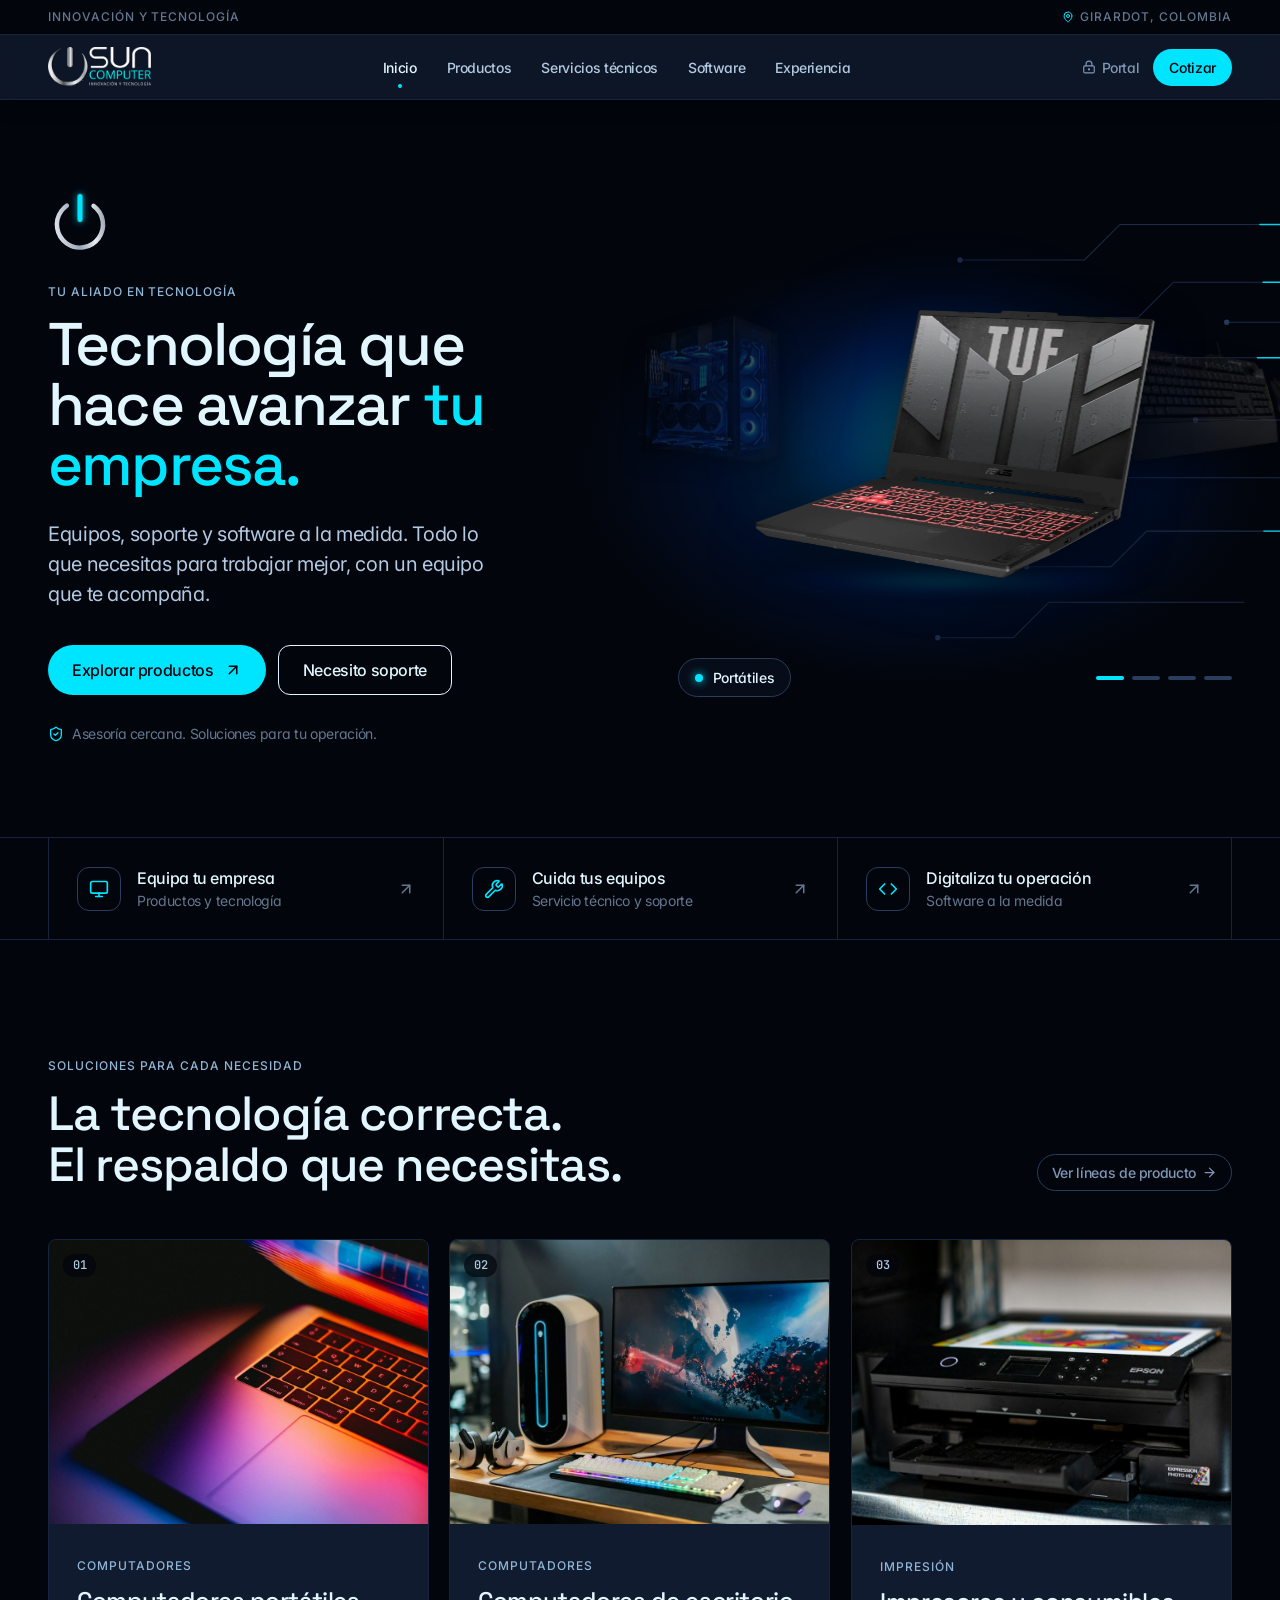
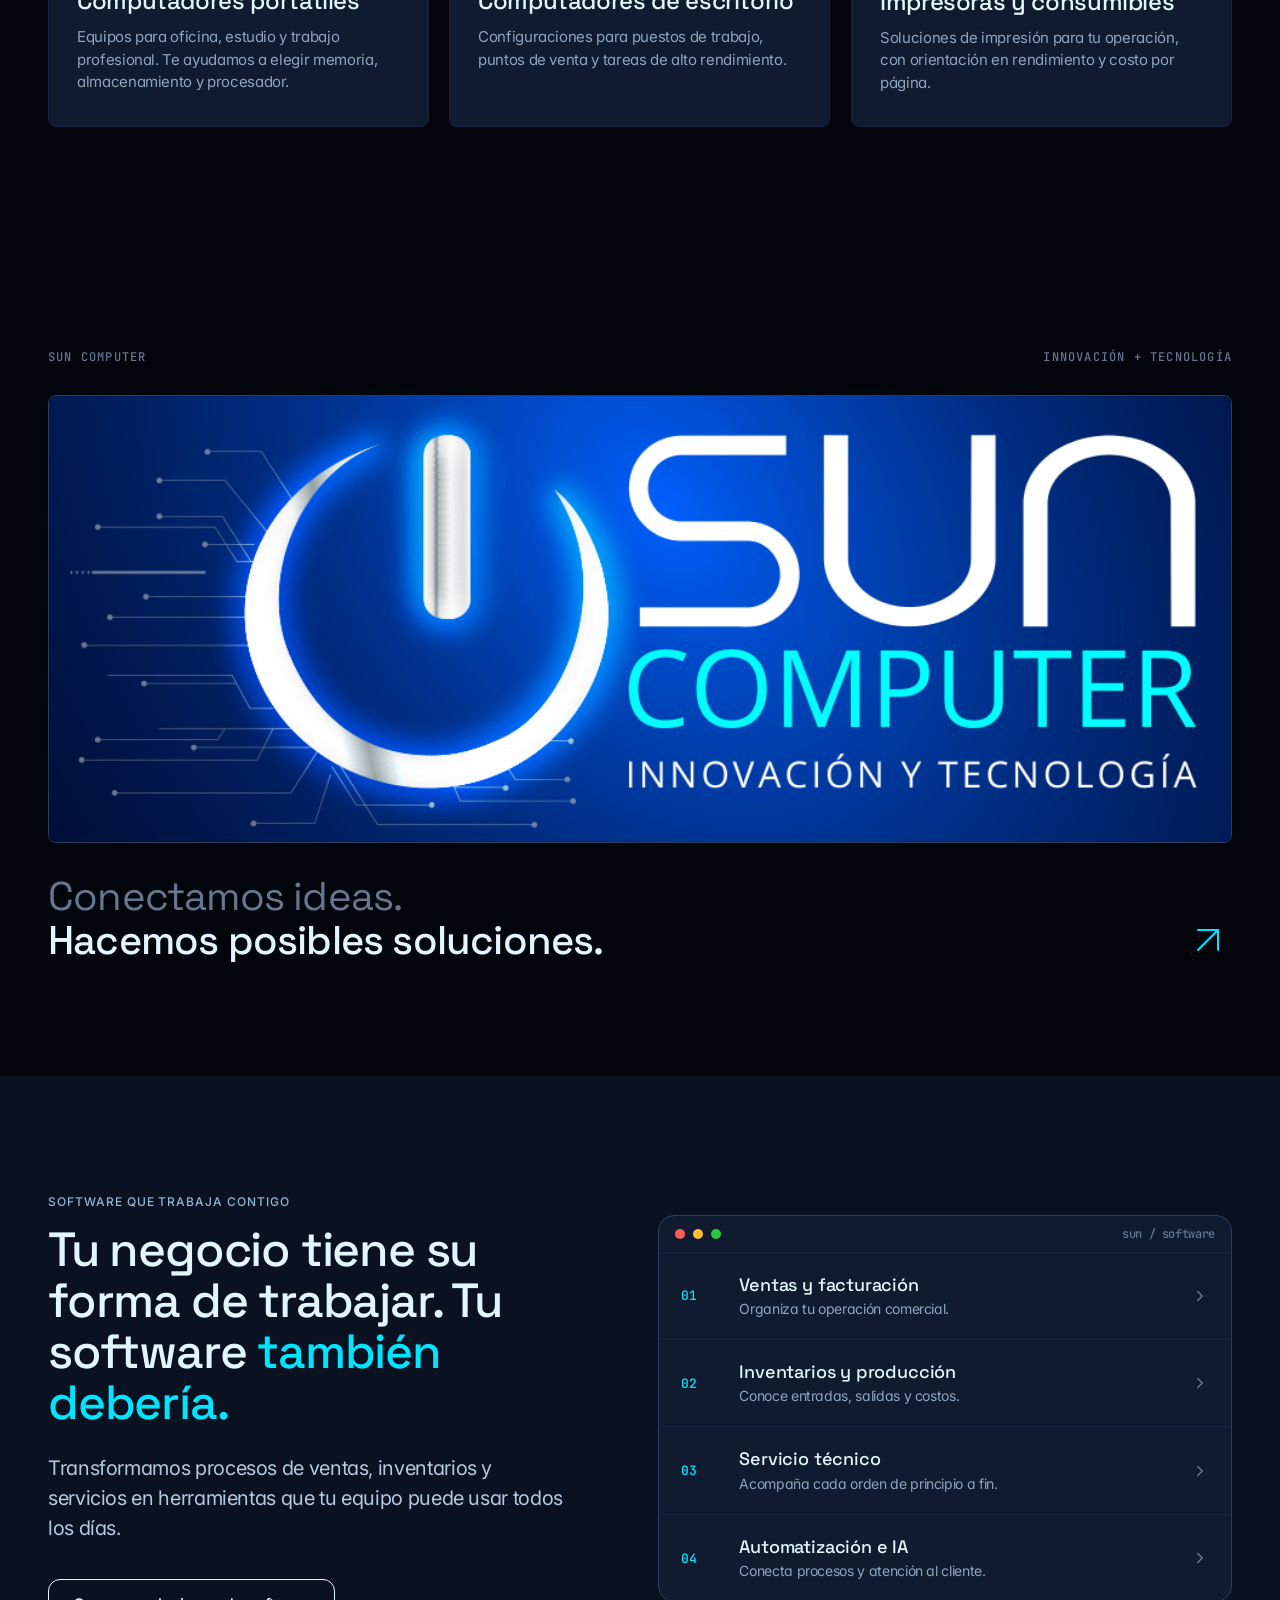
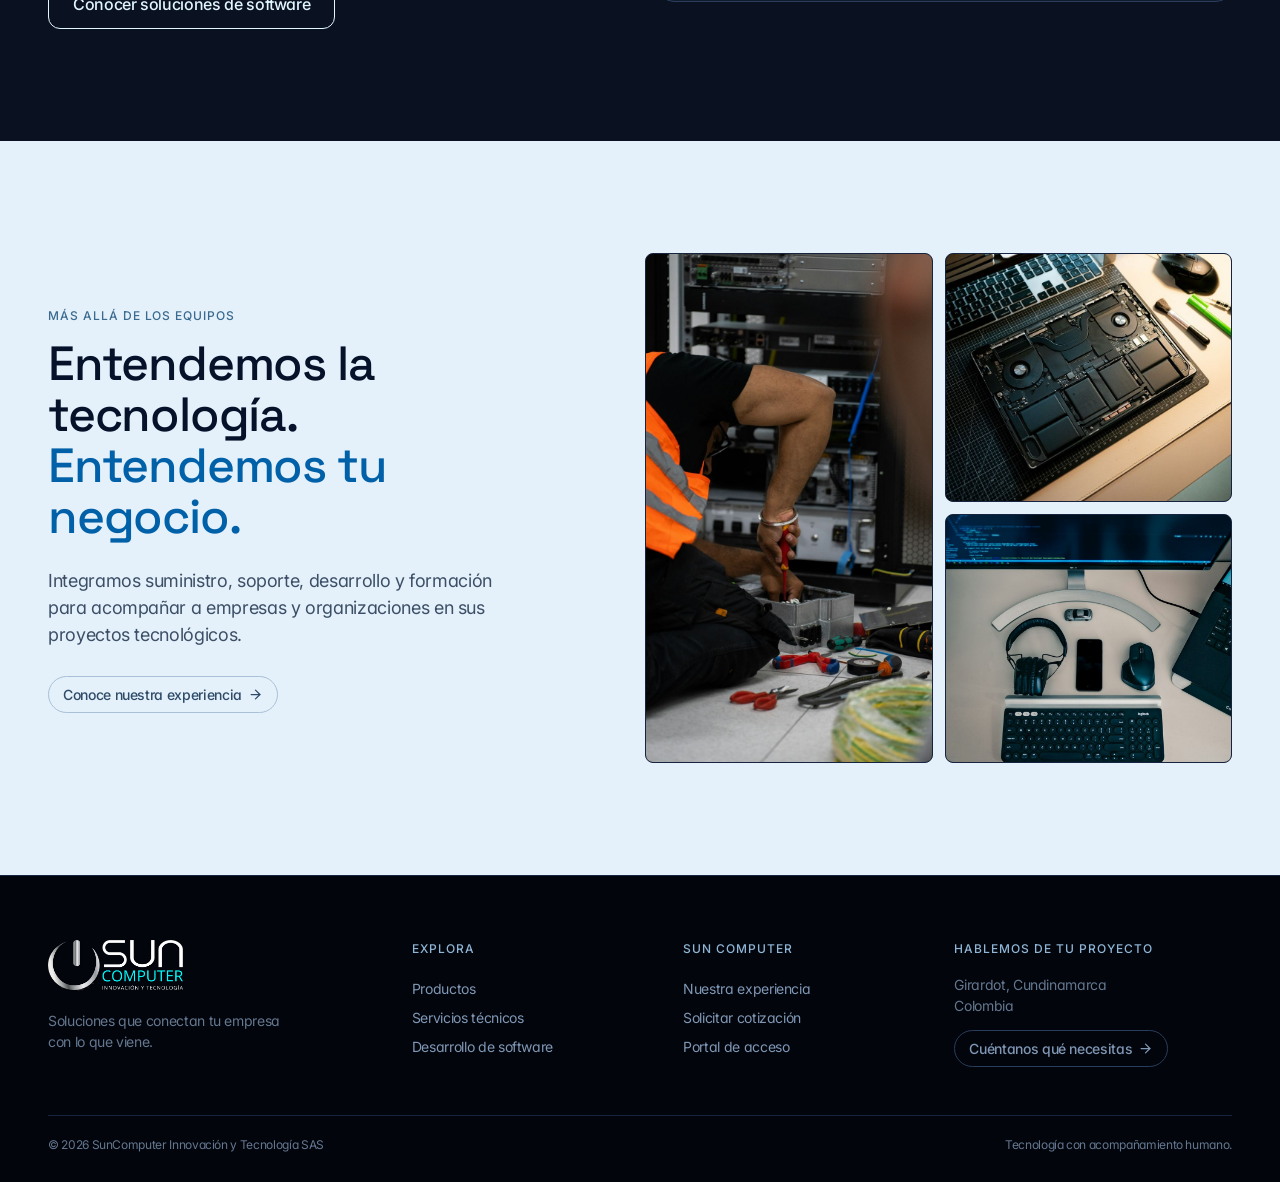
==== commit 537b222e: "Vitrina: nombres de categoría, nuevo orden e imágenes más grandes y elevadas Co-Authored-By: Claude " ====
--- a/index.html
+++ b/index.html
@@ -10,9 +10,9 @@
 <link rel="preconnect" href="https://fonts.googleapis.com">
 <link rel="preconnect" href="https://fonts.gstatic.com" crossorigin>
 <link href="https://fonts.googleapis.com/css2?family=Inter:wght@400;500&family=JetBrains+Mono:wght@500&family=Space+Grotesk:wght@400;500&display=swap" rel="stylesheet">
-<link rel="stylesheet" href="assets/sun.css?v=6">
+<link rel="stylesheet" href="assets/sun.css?v=7">
 <script defer src="assets/site.js"></script>
-<script defer src="assets/sun-motion.js?v=6"></script>
+<script defer src="assets/sun-motion.js?v=7"></script>
 </head>
 <body>
 <a class="skip" href="#contenido">Saltar al contenido</a>
@@ -117,26 +117,26 @@
       <!-- Vitrina giratoria de equipos (fotos temporales sin fondo) -->
       <div class="showcase reveal" style="--d:3" aria-roledescription="carrusel" aria-label="Equipos que ofrecemos">
         <div class="spot" aria-hidden="true"></div>
-        <figure class="item" data-pos="center" data-label="Portátiles gamer · ASUS TUF Gaming">
+        <figure class="item" data-pos="center" data-label="Portátiles">
           <img src="assets/img/hero/asus-tuf.webp" alt="Portátil ASUS TUF Gaming A15" width="720" height="484">
         </figure>
-        <figure class="item" data-pos="right" data-label="Computadores de escritorio">
+        <figure class="item" data-pos="right" data-label="Accesorios">
+          <img src="assets/img/hero/gamer-teclado-mouse.webp" alt="Combo gamer de teclado y mouse ASUS TUF Gaming" width="710" height="449">
+        </figure>
+        <figure class="item" data-pos="back" data-label="Impresoras">
+          <img src="assets/img/hero/epson-ecotank.webp" alt="Impresora multifuncional Epson EcoTank L3250" width="515" height="307">
+        </figure>
+        <figure class="item" data-pos="left" data-label="Computadores de escritorio">
           <img src="assets/img/hero/pc.webp" alt="Computador de escritorio" width="900" height="894">
-        </figure>
-        <figure class="item" data-pos="back" data-label="Impresoras · Epson EcoTank">
-          <img src="assets/img/hero/epson-ecotank.webp" alt="Impresora multifuncional Epson EcoTank L3250" width="515" height="307">
-        </figure>
-        <figure class="item" data-pos="left" data-label="Zona gamer · Teclado y mouse">
-          <img src="assets/img/hero/gamer-teclado-mouse.webp" alt="Combo gamer de teclado y mouse ASUS TUF Gaming" width="710" height="449">
         </figure>
         <div class="floor" aria-hidden="true"></div>
         <div class="showcase-bar">
-          <a class="showcase-label" href="productos/"><i aria-hidden="true"></i><span aria-live="polite">Portátiles gamer · ASUS TUF Gaming</span></a>
+          <a class="showcase-label" href="productos/"><i aria-hidden="true"></i><span aria-live="polite">Portátiles</span></a>
           <div class="showcase-dots" role="group" aria-label="Elegir equipo">
-            <button type="button" aria-label="Portátiles gamer" aria-pressed="true"></button>
+            <button type="button" aria-label="Portátiles" aria-pressed="true"></button>
+            <button type="button" aria-label="Accesorios" aria-pressed="false"></button>
+            <button type="button" aria-label="Impresoras" aria-pressed="false"></button>
             <button type="button" aria-label="Computadores de escritorio" aria-pressed="false"></button>
-            <button type="button" aria-label="Impresoras" aria-pressed="false"></button>
-            <button type="button" aria-label="Zona gamer" aria-pressed="false"></button>
           </div>
         </div>
       </div>
--- a/assets/sun.css
+++ b/assets/sun.css
@@ -371,20 +371,20 @@
 .hero-split .lead { margin: 24px 0 0; max-width: 34ch; }
 .hero-split .hero-actions { justify-content: flex-start; margin-top: 36px; }
 
-.showcase { position: relative; aspect-ratio: 1 / .92; width: 100%; isolation: isolate; }
+.showcase { position: relative; aspect-ratio: 1 / .86; width: 100%; isolation: isolate; }
 .spot {
-  position: absolute; inset: 4% 6% 10%; z-index: -1; border-radius: 50%;
+  position: absolute; inset: 0 4% 14%; z-index: -1; border-radius: 50%;
   background: radial-gradient(closest-side, rgba(0, 229, 255, .30), rgba(0, 54, 160, .28) 45%, rgba(0, 20, 68, .15) 70%, transparent);
   animation: halo 6s ease-in-out infinite;
 }
 .floor {
-  position: absolute; left: 14%; right: 14%; bottom: 16%; height: 7%; z-index: 0; border-radius: 50%;
+  position: absolute; left: 14%; right: 14%; bottom: 23%; height: 7%; z-index: 0; border-radius: 50%;
   background: radial-gradient(closest-side, rgba(0, 229, 255, .28), rgba(0, 54, 160, .12) 60%, transparent);
   filter: blur(6px);
 }
 .item {
-  position: absolute; left: 50%; bottom: 19%; margin: 0;
-  width: 64%; height: 62%;
+  position: absolute; left: 50%; bottom: 27%; margin: 0;
+  width: 72%; height: 64%;
   display: flex; align-items: flex-end; justify-content: center;
   transition: transform 1.2s var(--ease), opacity 1.2s var(--ease), filter 1.2s var(--ease);
   will-change: transform, opacity;
@@ -393,8 +393,8 @@
   filter: drop-shadow(0 18px 24px rgba(0, 0, 0, .55)); }
 .item[data-pos="center"] { z-index: 3; opacity: 1; transform: translateX(-50%) scale(1); }
 .item[data-pos="center"] img { animation: float 5s ease-in-out infinite; }
-.item[data-pos="left"]   { z-index: 1; opacity: .5; filter: brightness(.55) saturate(.8) blur(1px); transform: translateX(-118%) translateY(-10%) scale(.5); }
-.item[data-pos="right"]  { z-index: 1; opacity: .5; filter: brightness(.55) saturate(.8) blur(1px); transform: translateX(18%) translateY(-10%) scale(.5); }
+.item[data-pos="left"]   { z-index: 1; opacity: .5; filter: brightness(.55) saturate(.8) blur(1px); transform: translateX(-112%) translateY(-12%) scale(.48); }
+.item[data-pos="right"]  { z-index: 1; opacity: .5; filter: brightness(.55) saturate(.8) blur(1px); transform: translateX(12%) translateY(-12%) scale(.48); }
 .item[data-pos="back"] { z-index: 0; opacity: 0; filter: brightness(.4) blur(3px); transform: translateX(-50%) translateY(-18%) scale(.35); }
 @keyframes float { 0%, 100% { transform: translateY(0); } 50% { transform: translateY(-10px); } }
 
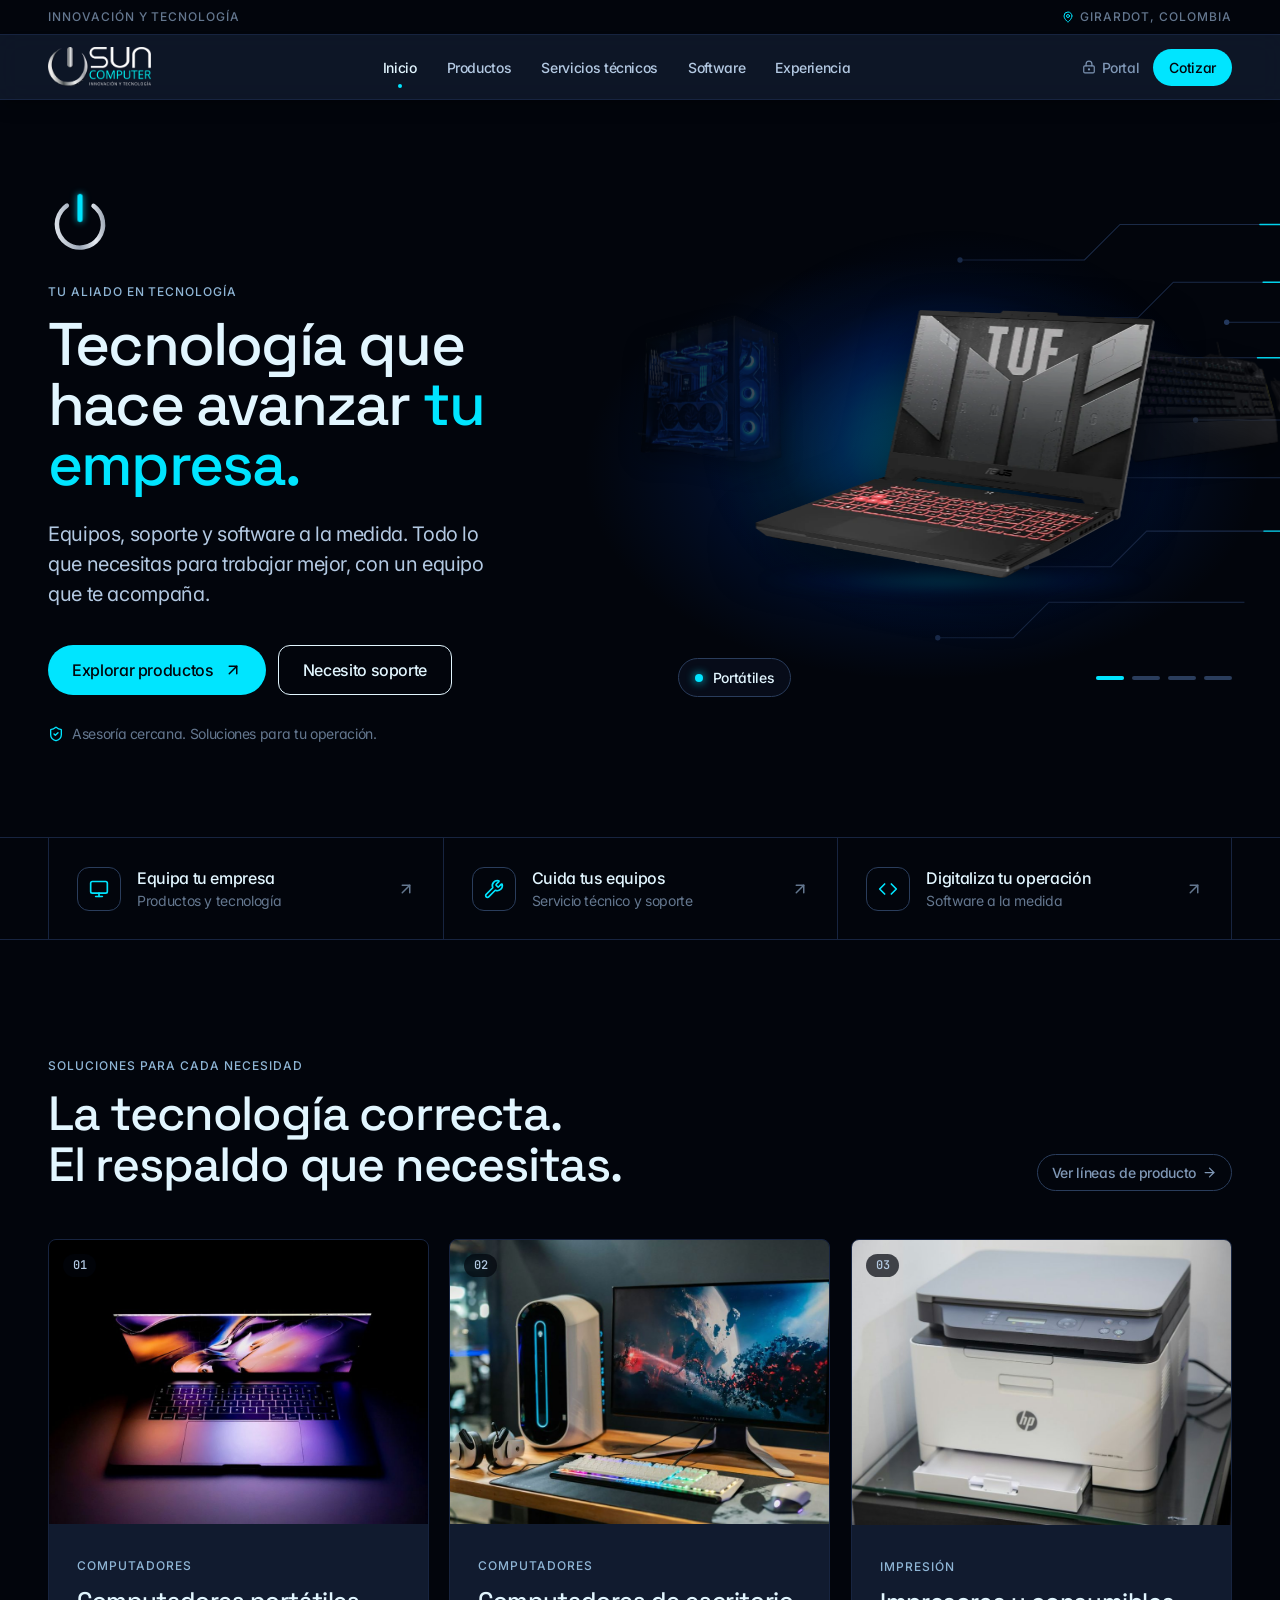
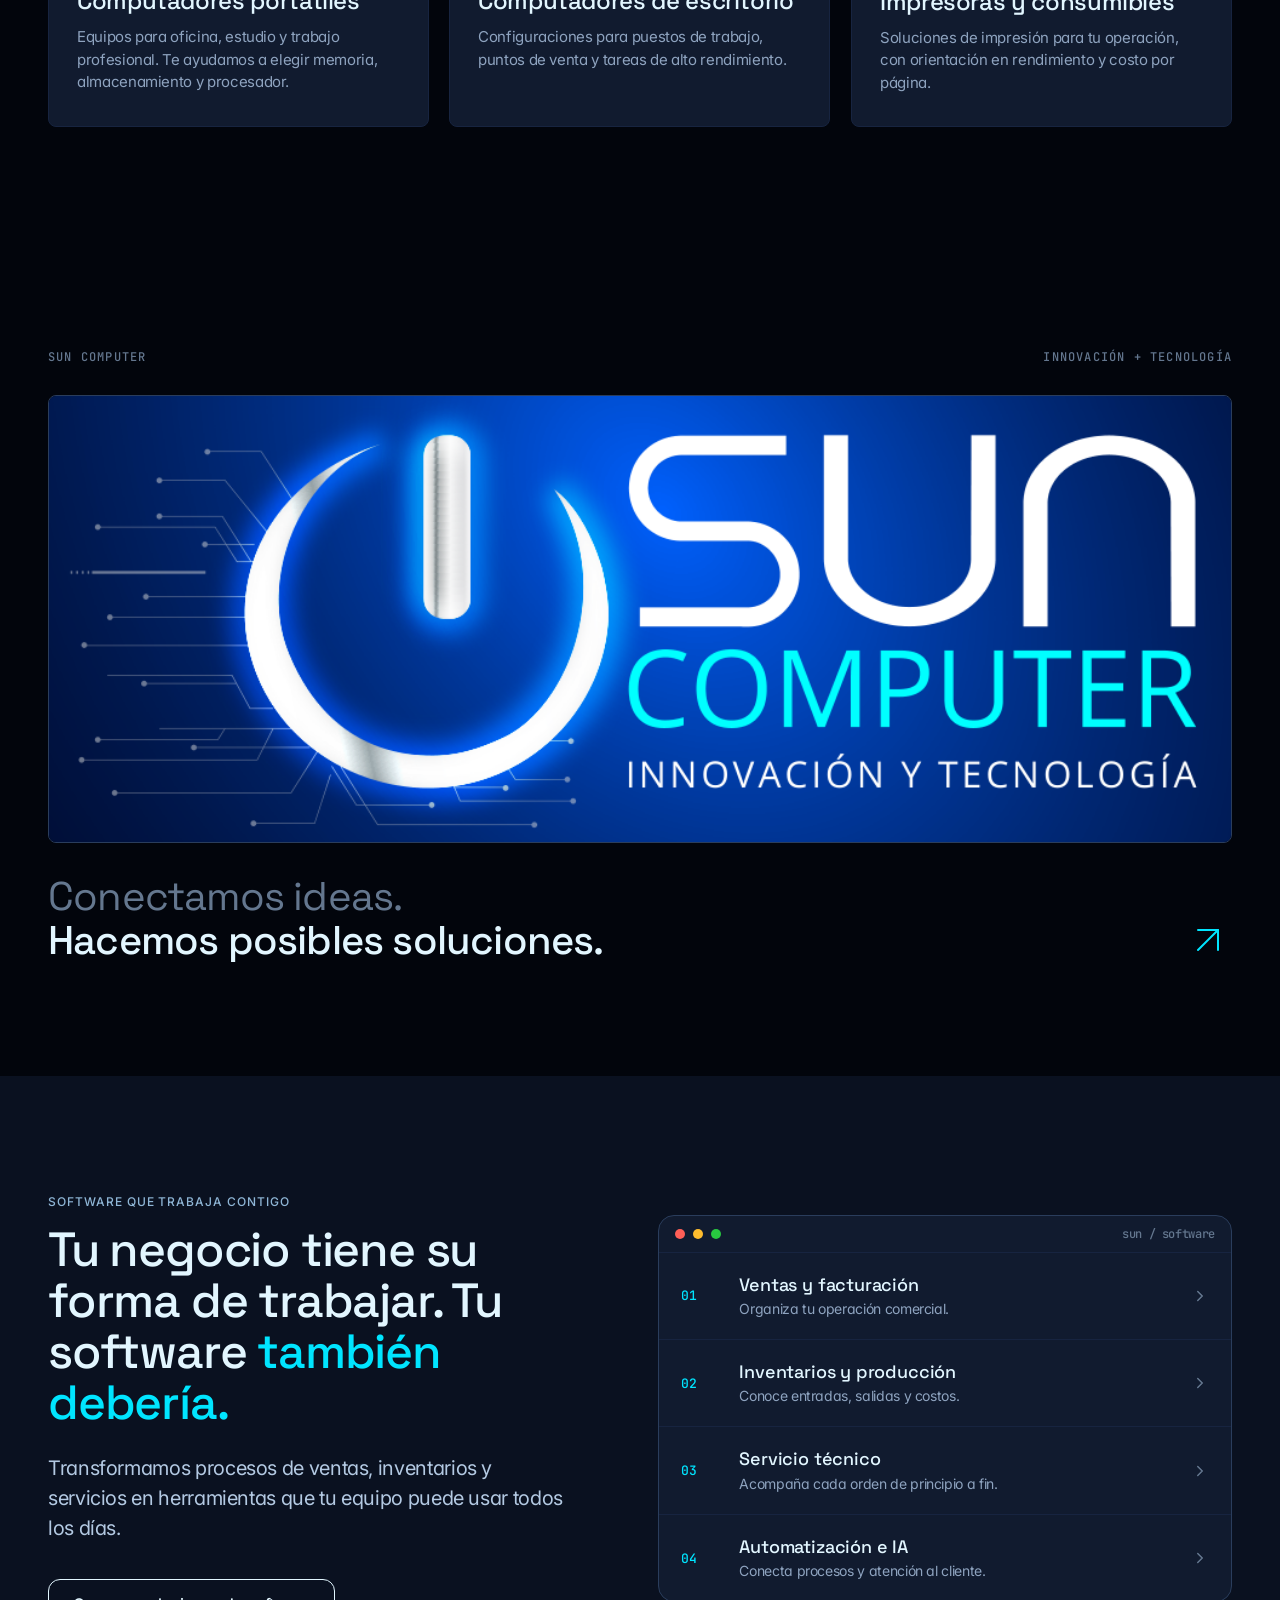
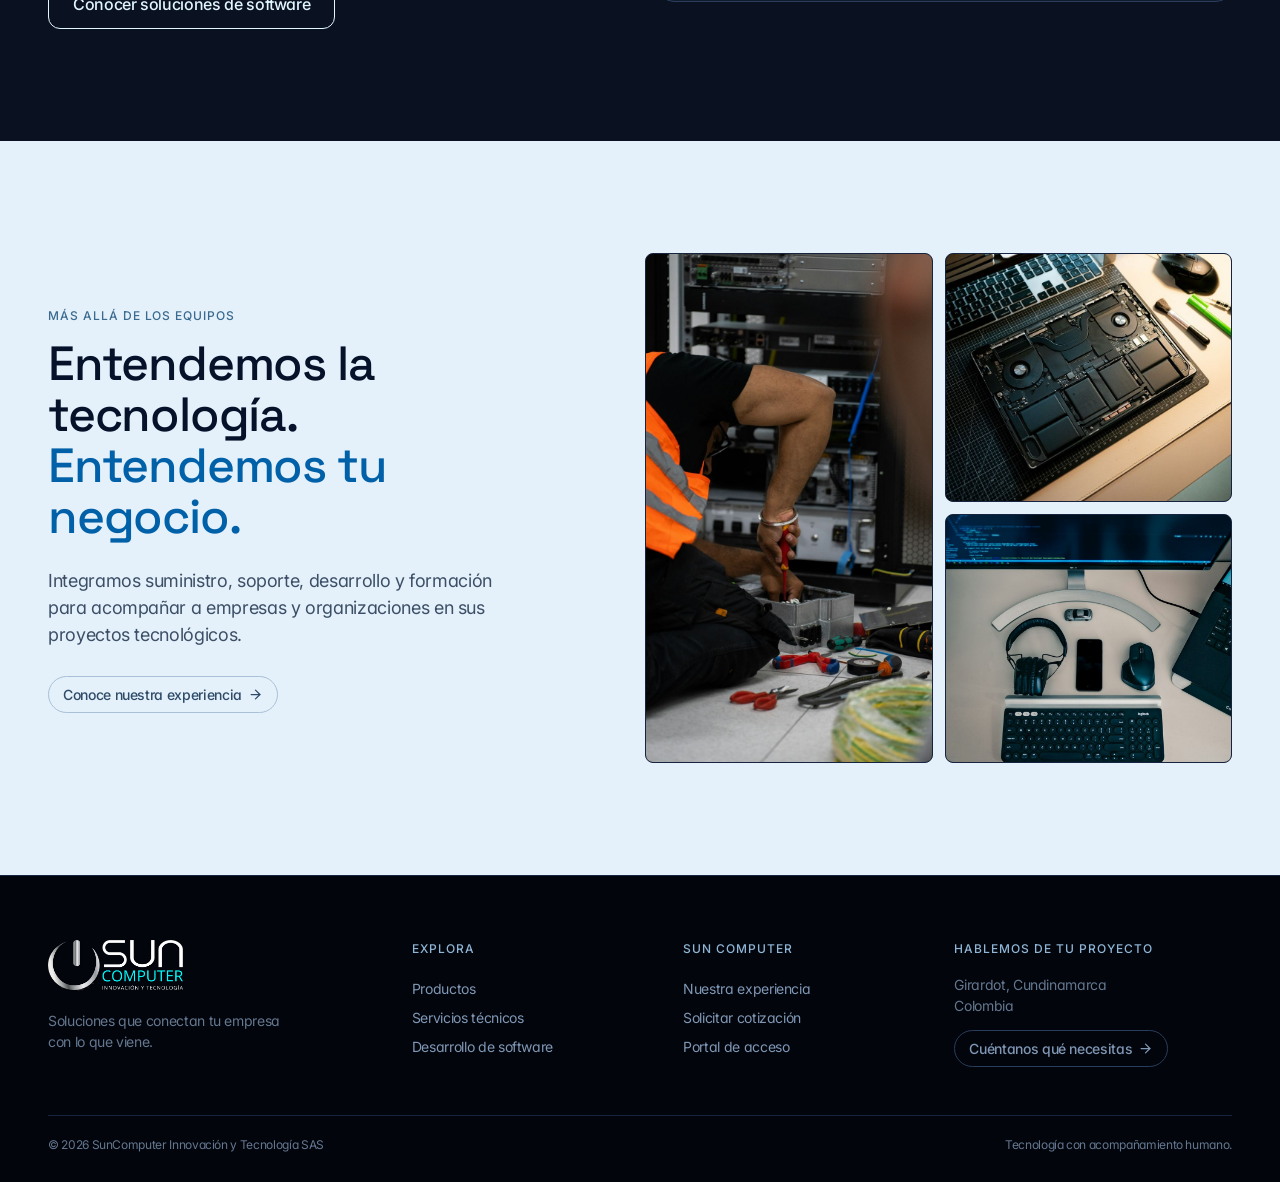
==== commit 9901a1c7: "Tarjetas: nuevas fotos de portátiles e impresoras Co-Authored-By: Claude Opus 5.5 <noreply@anthropic" ====
--- a/index.html
+++ b/index.html
@@ -178,7 +178,7 @@
       </div>
       <div class="cards">
         <a class="card glow tilt reveal" style="--d:0" href="productos/">
-          <div class="card-visual"><span class="num">01</span><img src="assets/img/portatiles.jpg" alt="Computador portátil abierto" loading="lazy" width="1000" height="1250"></div>
+          <div class="card-visual"><span class="num">01</span><img src="assets/img/portatiles.jpg?v=2" alt="Computador portátil abierto con luz violeta" loading="lazy" width="1000" height="1250"></div>
           <div class="card-body">
             <small>Computadores</small>
             <h3 class="h3">Computadores portátiles</h3>
@@ -194,7 +194,7 @@
           </div>
         </a>
         <a class="card glow tilt reveal" style="--d:2" href="productos/">
-          <div class="card-visual"><span class="num">03</span><img src="assets/img/impresoras.jpg" alt="Impresora de inyección de tinta" loading="lazy" width="1000" height="666"></div>
+          <div class="card-visual"><span class="num">03</span><img src="assets/img/impresoras.jpg?v=2" alt="Impresora multifuncional láser blanca" loading="lazy" width="1000" height="667"></div>
           <div class="card-body">
             <small>Impresión</small>
             <h3 class="h3">Impresoras y consumibles</h3>
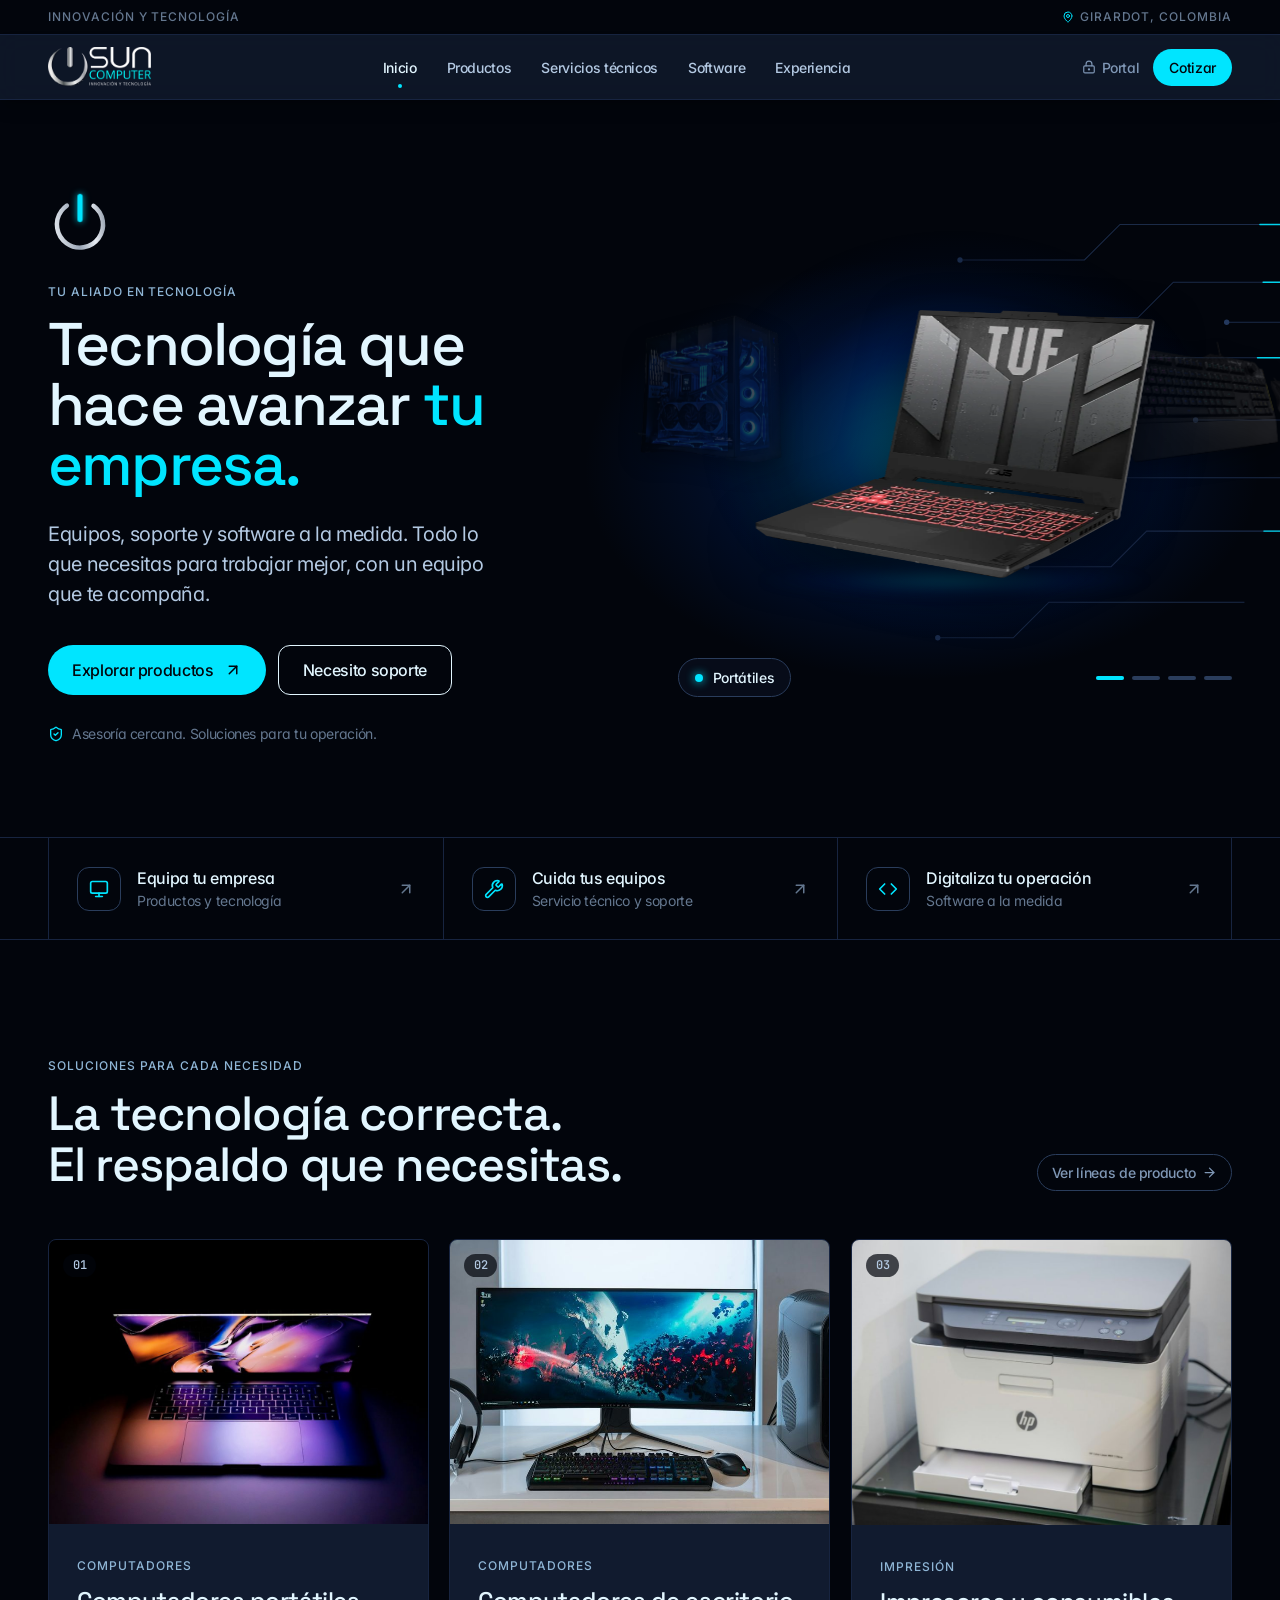
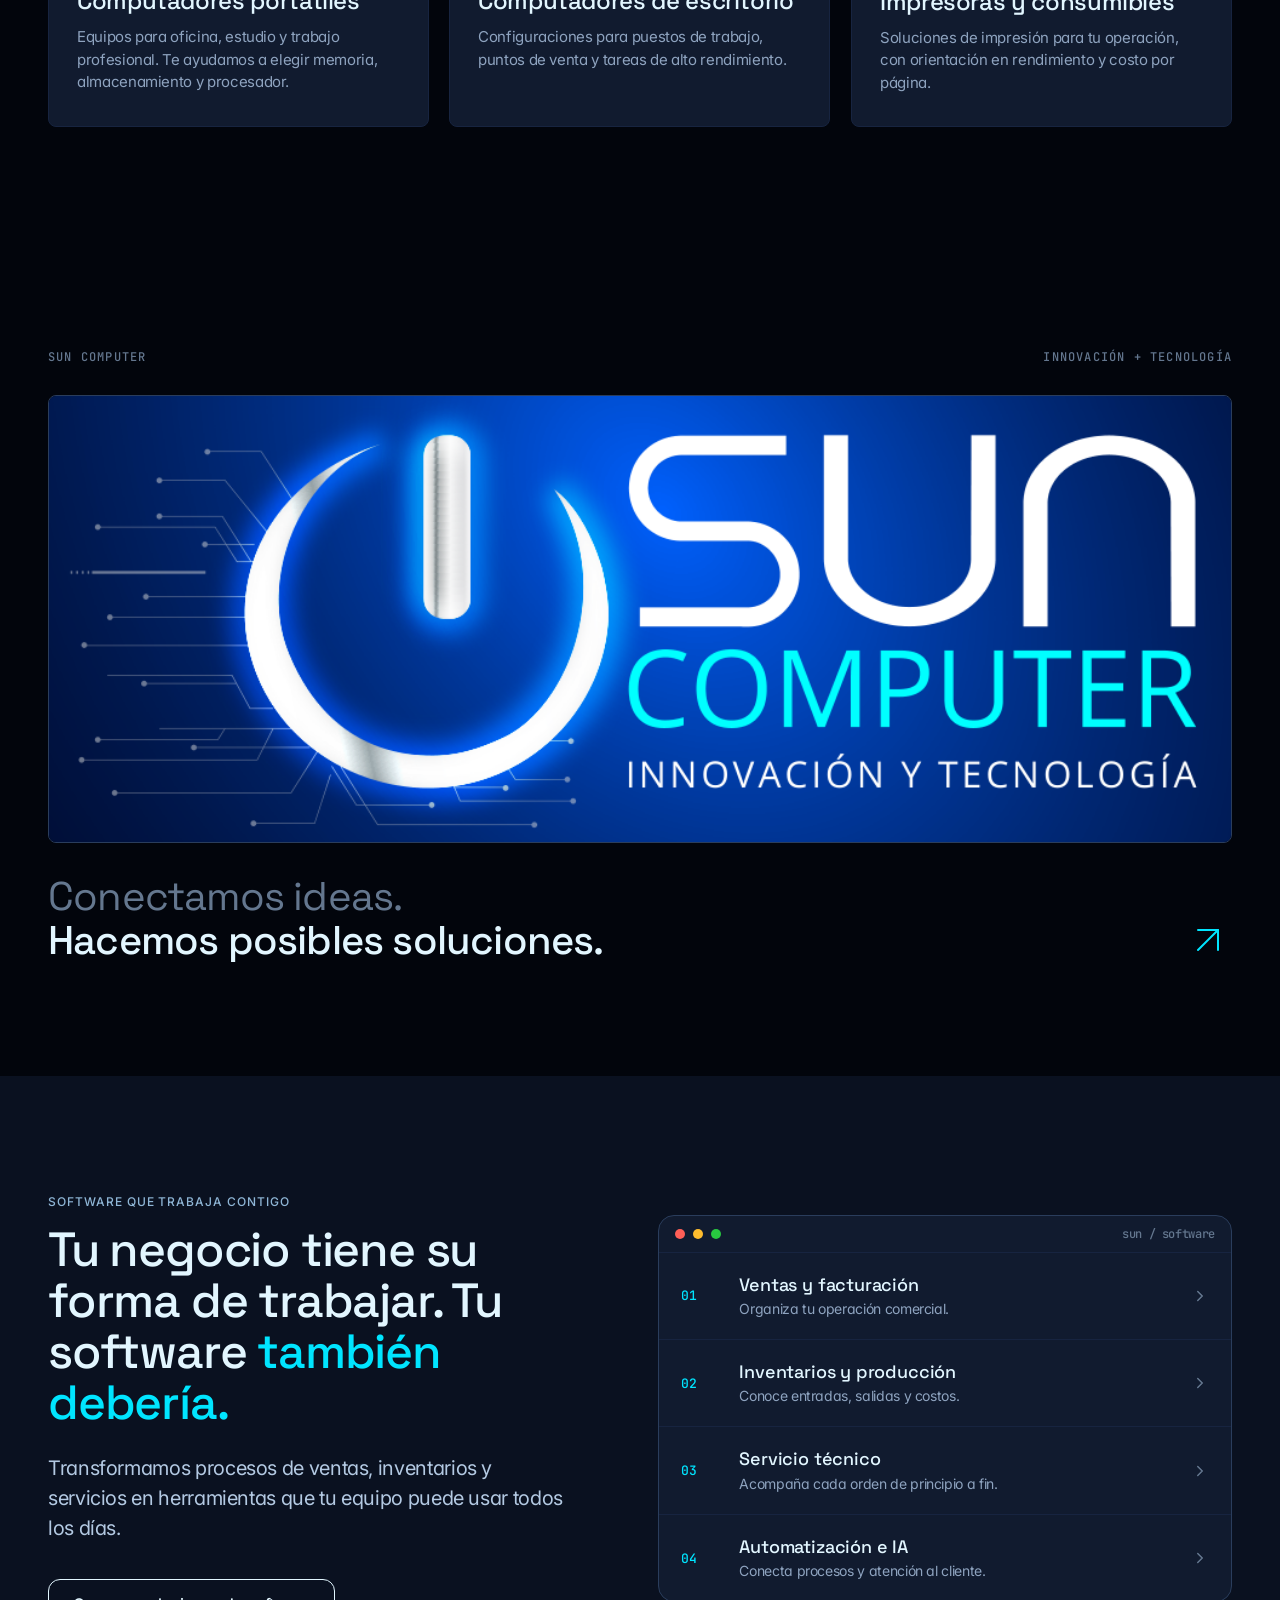
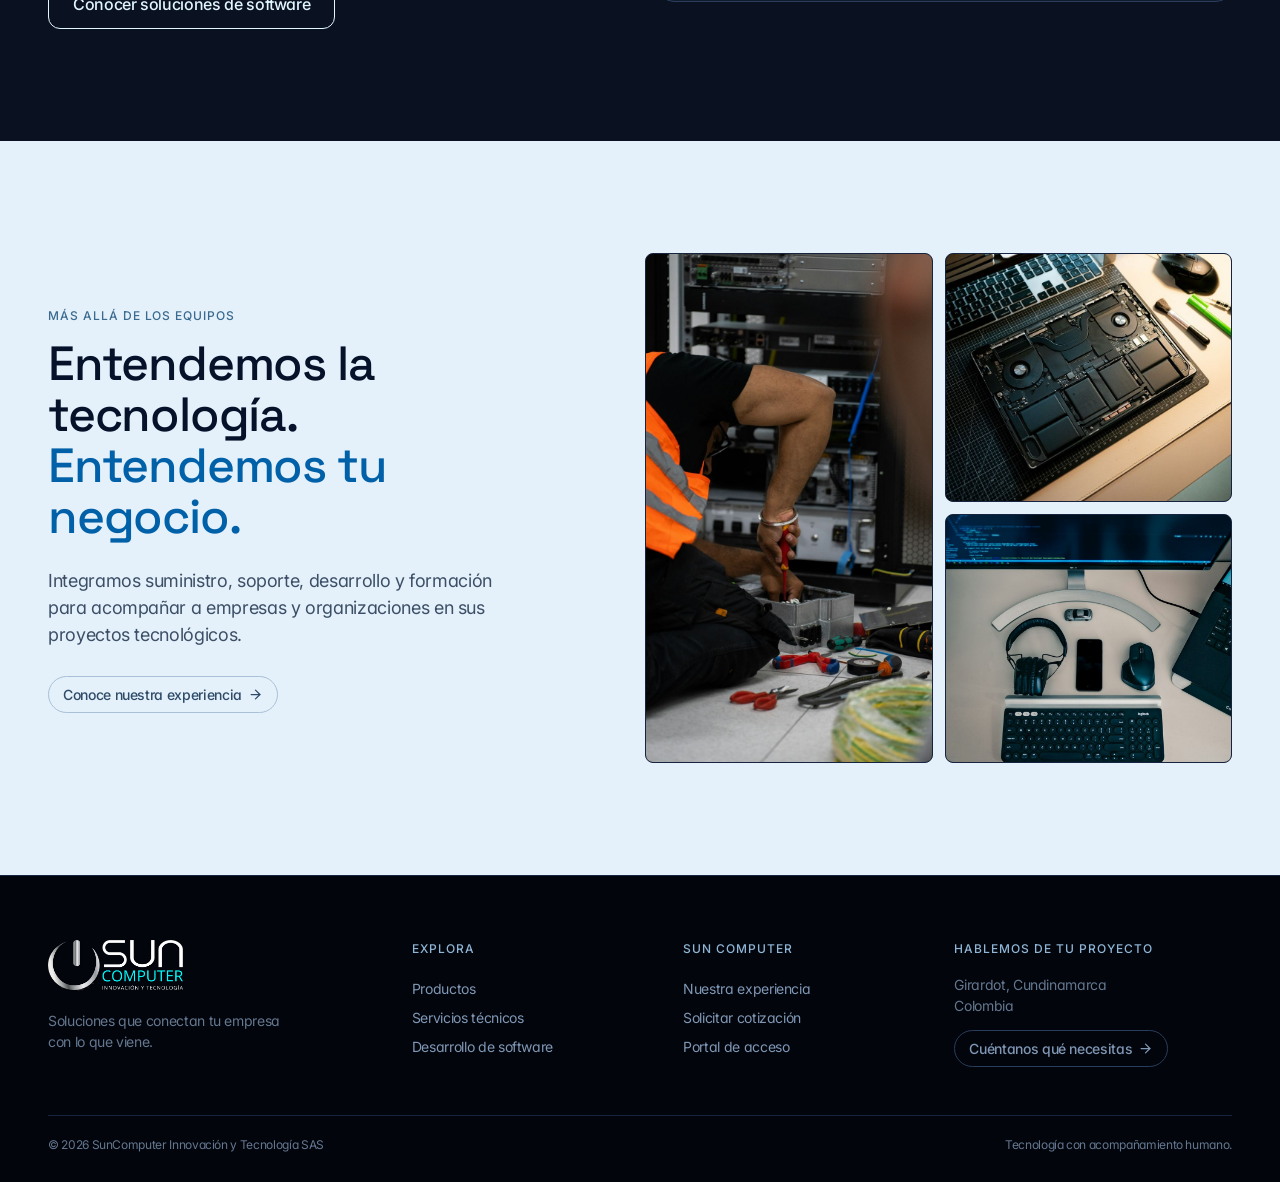
==== commit c461edf8: "Tarjetas: nueva foto de computadores de escritorio Co-Authored-By: Claude Opus 5.5 <noreply@anthropi" ====
--- a/index.html
+++ b/index.html
@@ -186,7 +186,7 @@
           </div>
         </a>
         <a class="card glow tilt reveal" style="--d:1" href="productos/">
-          <div class="card-visual"><span class="num">02</span><img src="assets/img/escritorio.jpg" alt="Computador de escritorio con monitor, teclado y mouse" loading="lazy" width="1000" height="689"></div>
+          <div class="card-visual"><span class="num">02</span><img src="assets/img/escritorio.jpg?v=2" alt="Computador de escritorio con monitor curvo, torre, teclado y mouse" loading="lazy" width="1000" height="562"></div>
           <div class="card-body">
             <small>Computadores</small>
             <h3 class="h3">Computadores de escritorio</h3>
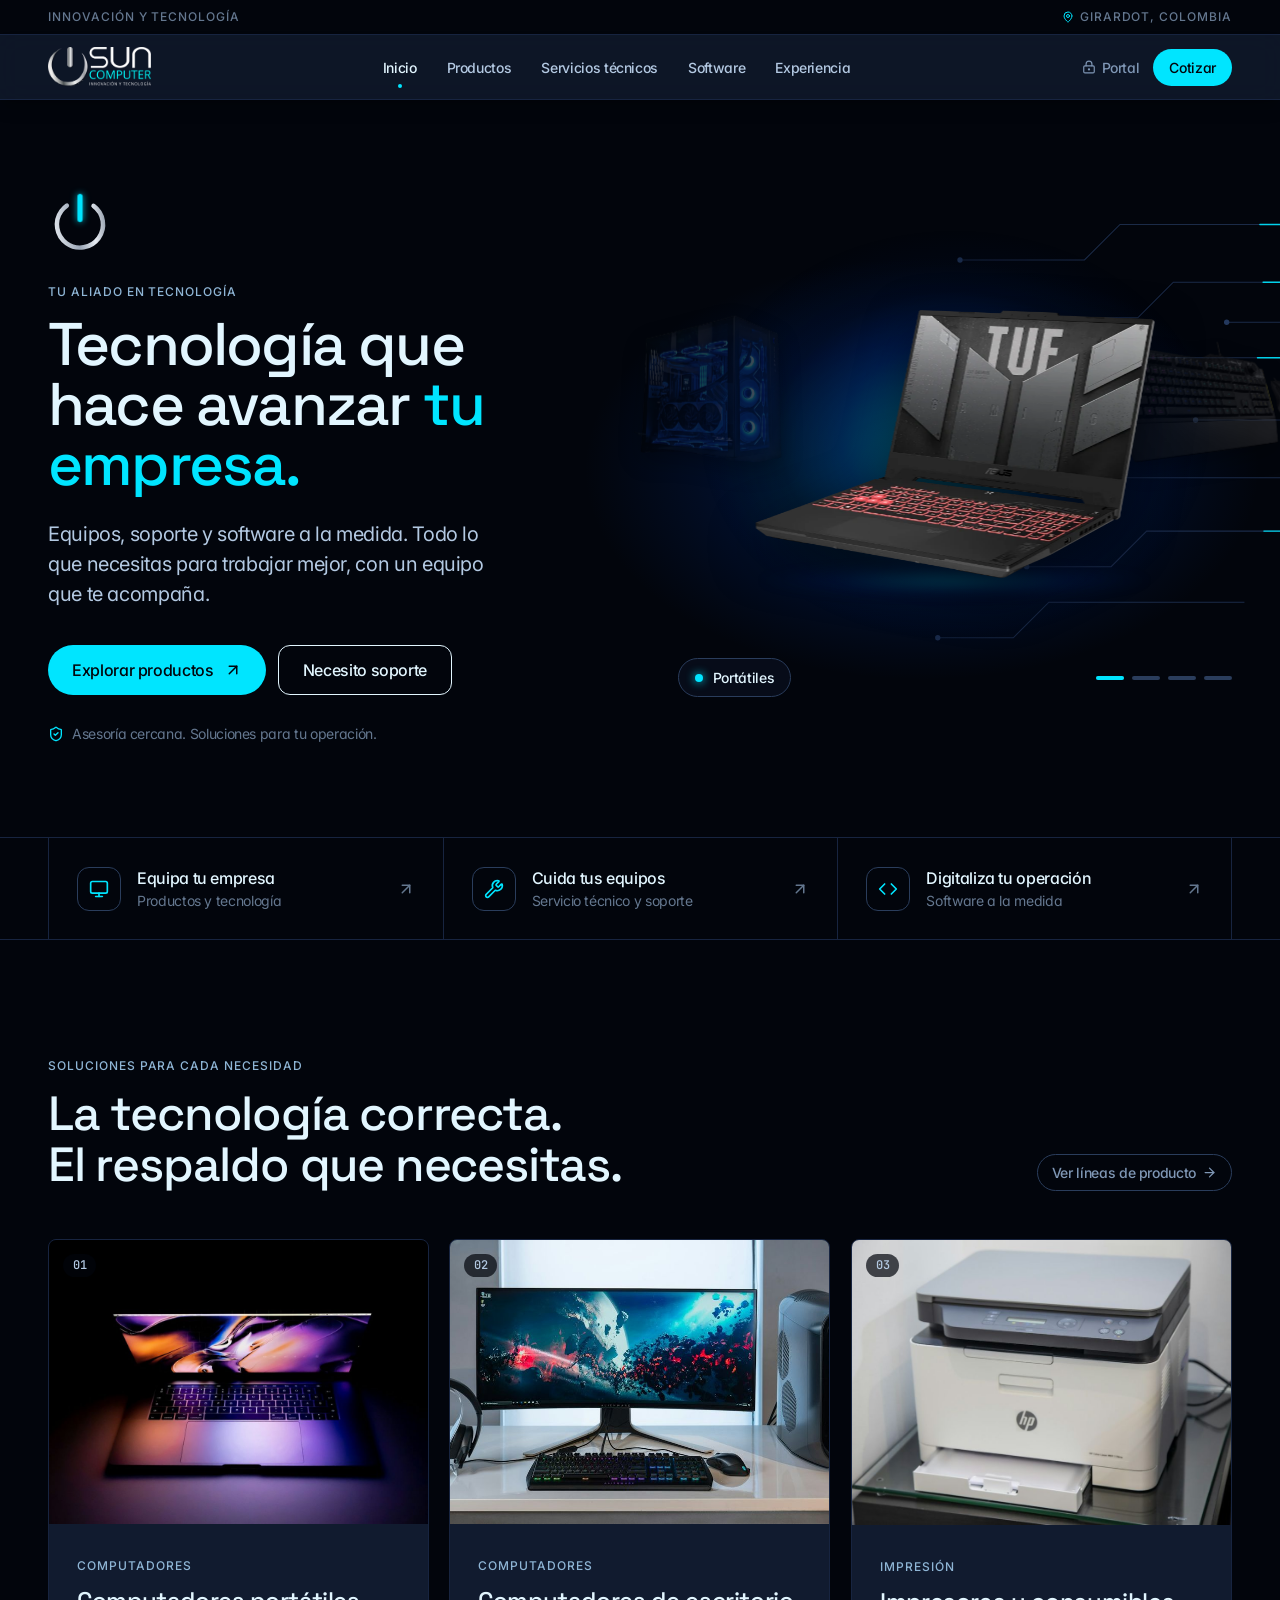
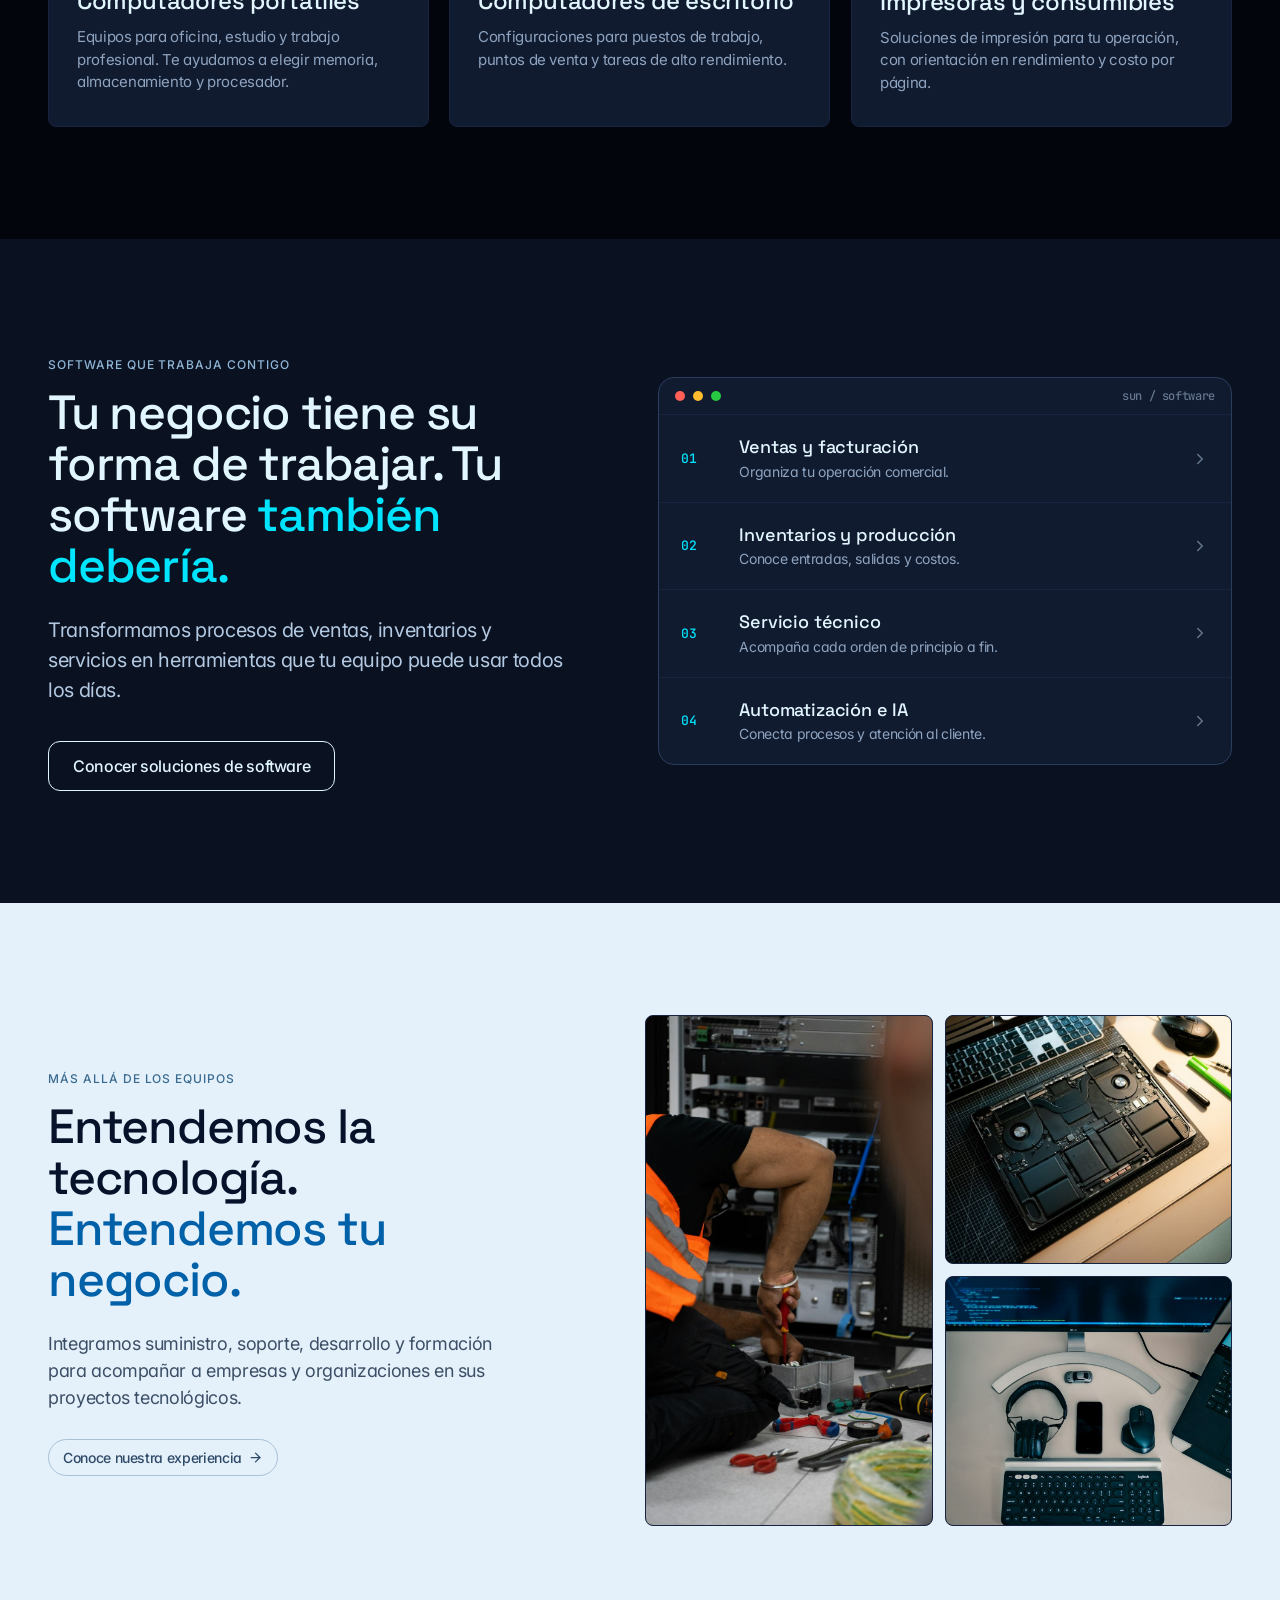
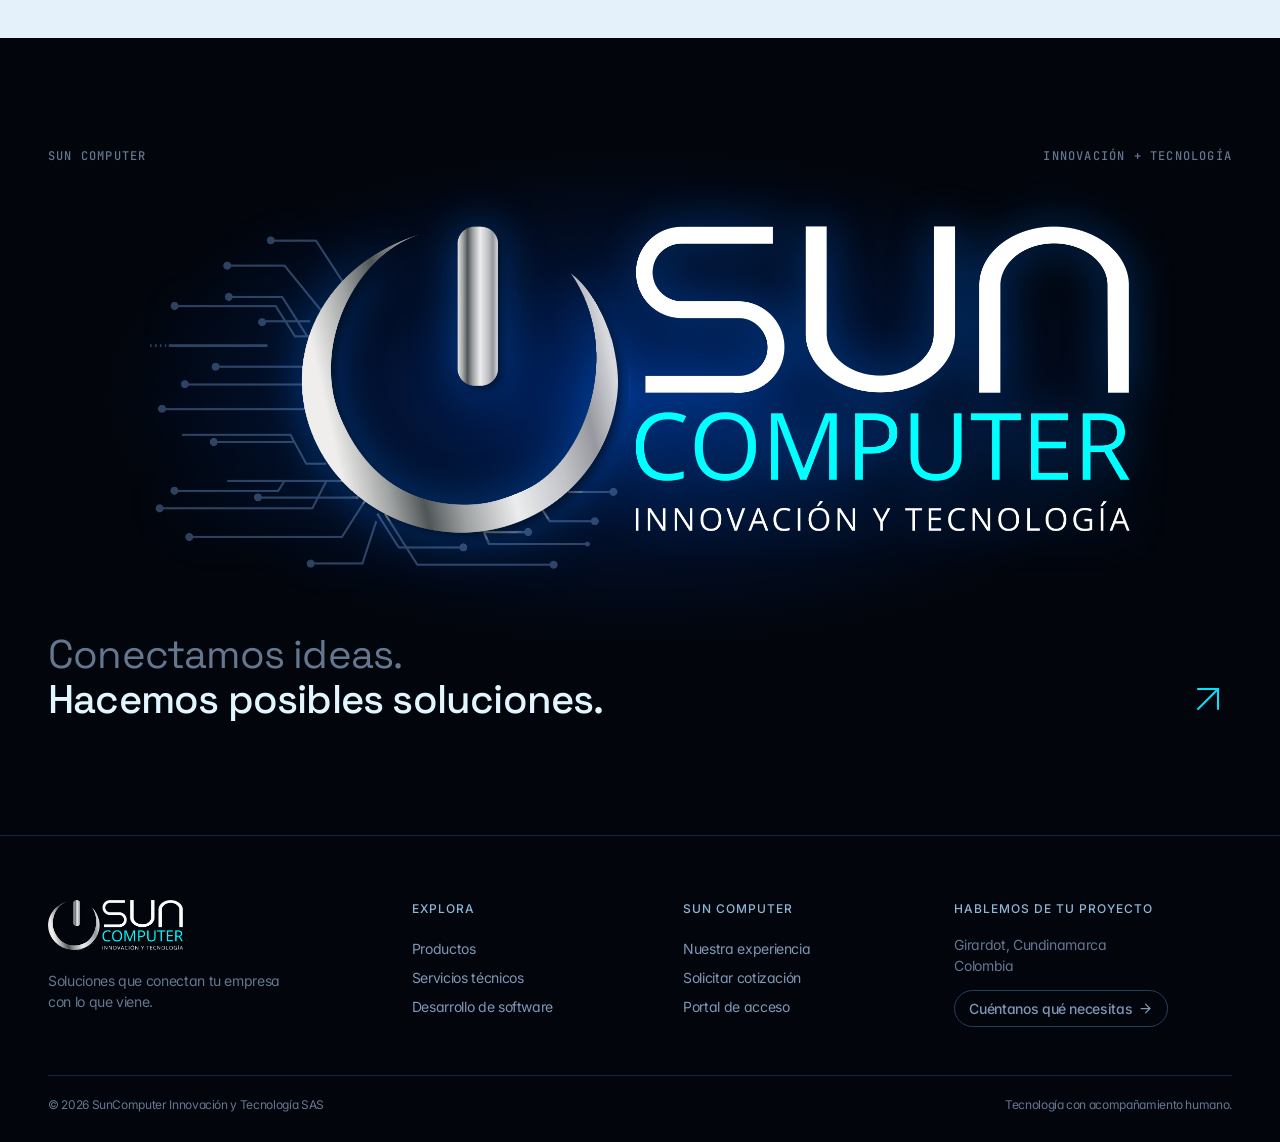
==== commit 98cea9af: "Logo SUN sin fondo con resplandor, movido al final de la página Co-Authored-By: Claude Opus 5.5 <nor" ====
--- a/index.html
+++ b/index.html
@@ -10,9 +10,9 @@
 <link rel="preconnect" href="https://fonts.googleapis.com">
 <link rel="preconnect" href="https://fonts.gstatic.com" crossorigin>
 <link href="https://fonts.googleapis.com/css2?family=Inter:wght@400;500&family=JetBrains+Mono:wght@500&family=Space+Grotesk:wght@400;500&display=swap" rel="stylesheet">
-<link rel="stylesheet" href="assets/sun.css?v=7">
+<link rel="stylesheet" href="assets/sun.css?v=8">
 <script defer src="assets/site.js"></script>
-<script defer src="assets/sun-motion.js?v=7"></script>
+<script defer src="assets/sun-motion.js?v=8"></script>
 </head>
 <body>
 <a class="skip" href="#contenido">Saltar al contenido</a>
@@ -205,20 +205,6 @@
     </div>
   </section>
 
-  <!-- Marca -->
-  <section class="band brand-band" aria-label="Identidad Sun Computer">
-    <div class="wrap">
-      <div class="brand-caption"><span>SUN COMPUTER</span><span>INNOVACIÓN + TECNOLOGÍA</span></div>
-      <div class="brand-art reveal">
-        <img src="sun-brand.png" alt="Identidad de Sun Computer: un sol tecnológico con conexiones electrónicas" width="1476" height="557" loading="lazy">
-      </div>
-      <div class="brand-bottom reveal">
-        <p>Conectamos ideas.<br><b>Hacemos posibles soluciones.</b></p>
-        <svg aria-hidden="true" viewBox="0 0 24 24" fill="none" stroke="currentColor" stroke-width="1" stroke-linecap="round" stroke-linejoin="round"><path d="M7 7h10v10"/><path d="M7 17 17 7"/></svg>
-      </div>
-    </div>
-  </section>
-
   <!-- Software -->
   <section class="band ground">
     <div class="wrap soft-grid">
@@ -259,6 +245,20 @@
     </div>
   </section>
 
+  <!-- Marca -->
+  <section class="band brand-band" aria-label="Identidad Sun Computer">
+    <div class="wrap">
+      <div class="brand-caption"><span>SUN COMPUTER</span><span>INNOVACIÓN + TECNOLOGÍA</span></div>
+      <div class="brand-art reveal">
+        <img src="assets/img/logo/sun-logo-blanco.png" alt="Identidad de Sun Computer: un sol tecnológico con conexiones electrónicas" width="1937" height="679" loading="lazy">
+      </div>
+      <div class="brand-bottom reveal">
+        <p>Conectamos ideas.<br><b>Hacemos posibles soluciones.</b></p>
+        <svg aria-hidden="true" viewBox="0 0 24 24" fill="none" stroke="currentColor" stroke-width="1" stroke-linecap="round" stroke-linejoin="round"><path d="M7 7h10v10"/><path d="M7 17 17 7"/></svg>
+      </div>
+    </div>
+  </section>
+
 </main>
 
 <footer>
--- a/assets/sun.css
+++ b/assets/sun.css
@@ -219,8 +219,13 @@
 .brand-band { background: var(--void); }
 .brand-band .wrap { display: grid; gap: 32px; }
 .brand-caption { display: flex; justify-content: space-between; font: 500 12px/1 var(--mono); letter-spacing: 0.1em; color: var(--muted); }
-.brand-art { border-radius: var(--r-card); overflow: hidden; border: 1px solid var(--circuit); }
-.brand-art img { width: 100%; height: auto; }
+.brand-art { position: relative; display: grid; place-items: center; padding: clamp(8px, 3vw, 32px) 0; isolation: isolate; }
+.brand-art::before {
+  content: ""; position: absolute; inset: -10% 5%; z-index: -1; border-radius: 50%;
+  background: radial-gradient(closest-side, rgba(0, 80, 230, .45), rgba(0, 54, 160, .2) 55%, transparent);
+  animation: halo 6s ease-in-out infinite;
+}
+.brand-art img { width: min(100%, 980px); height: auto; filter: drop-shadow(0 0 22px rgba(0, 120, 255, .45)); }
 .brand-bottom { display: flex; align-items: end; justify-content: space-between; gap: 24px; }
 .brand-bottom p { font-family: var(--display); font-size: clamp(26px, 3.4vw, 40px); line-height: 1.12; letter-spacing: -0.02em; color: var(--muted); }
 .brand-bottom p b { color: var(--phosphor); font-weight: 500; }
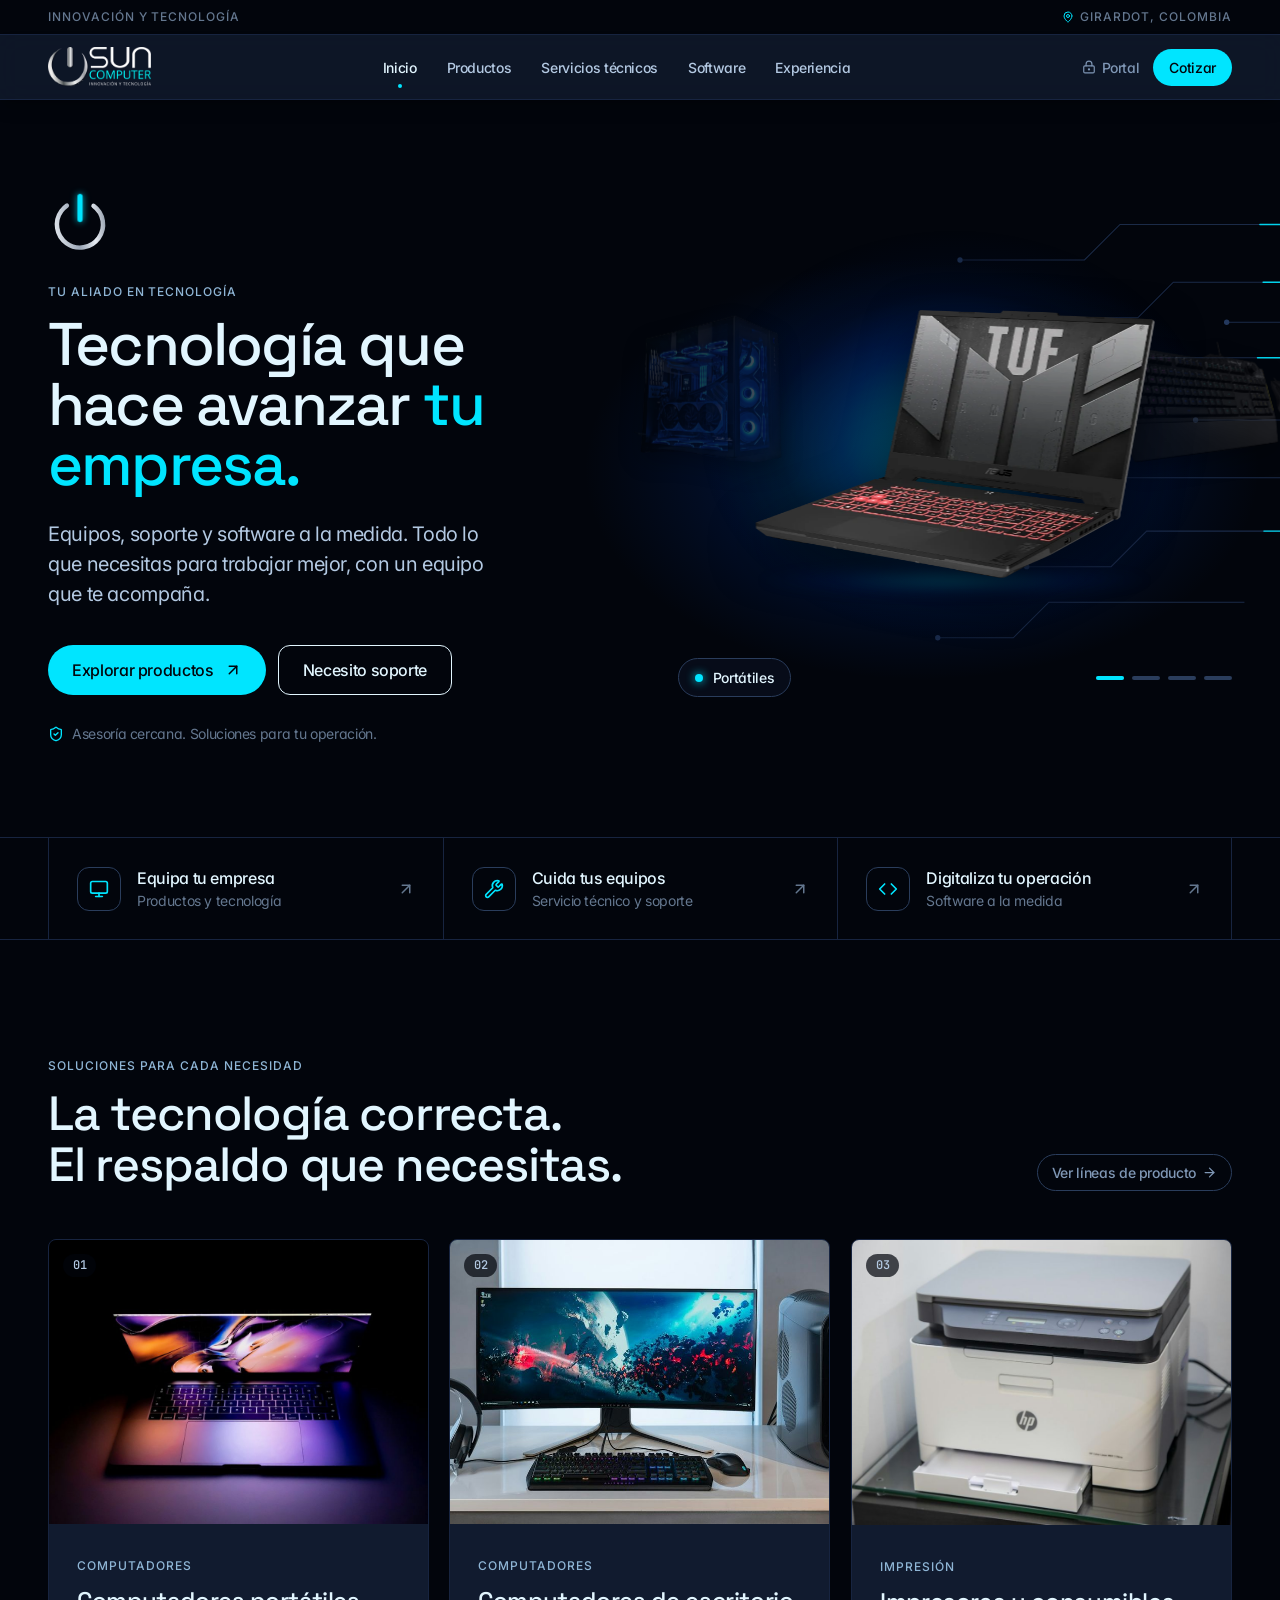
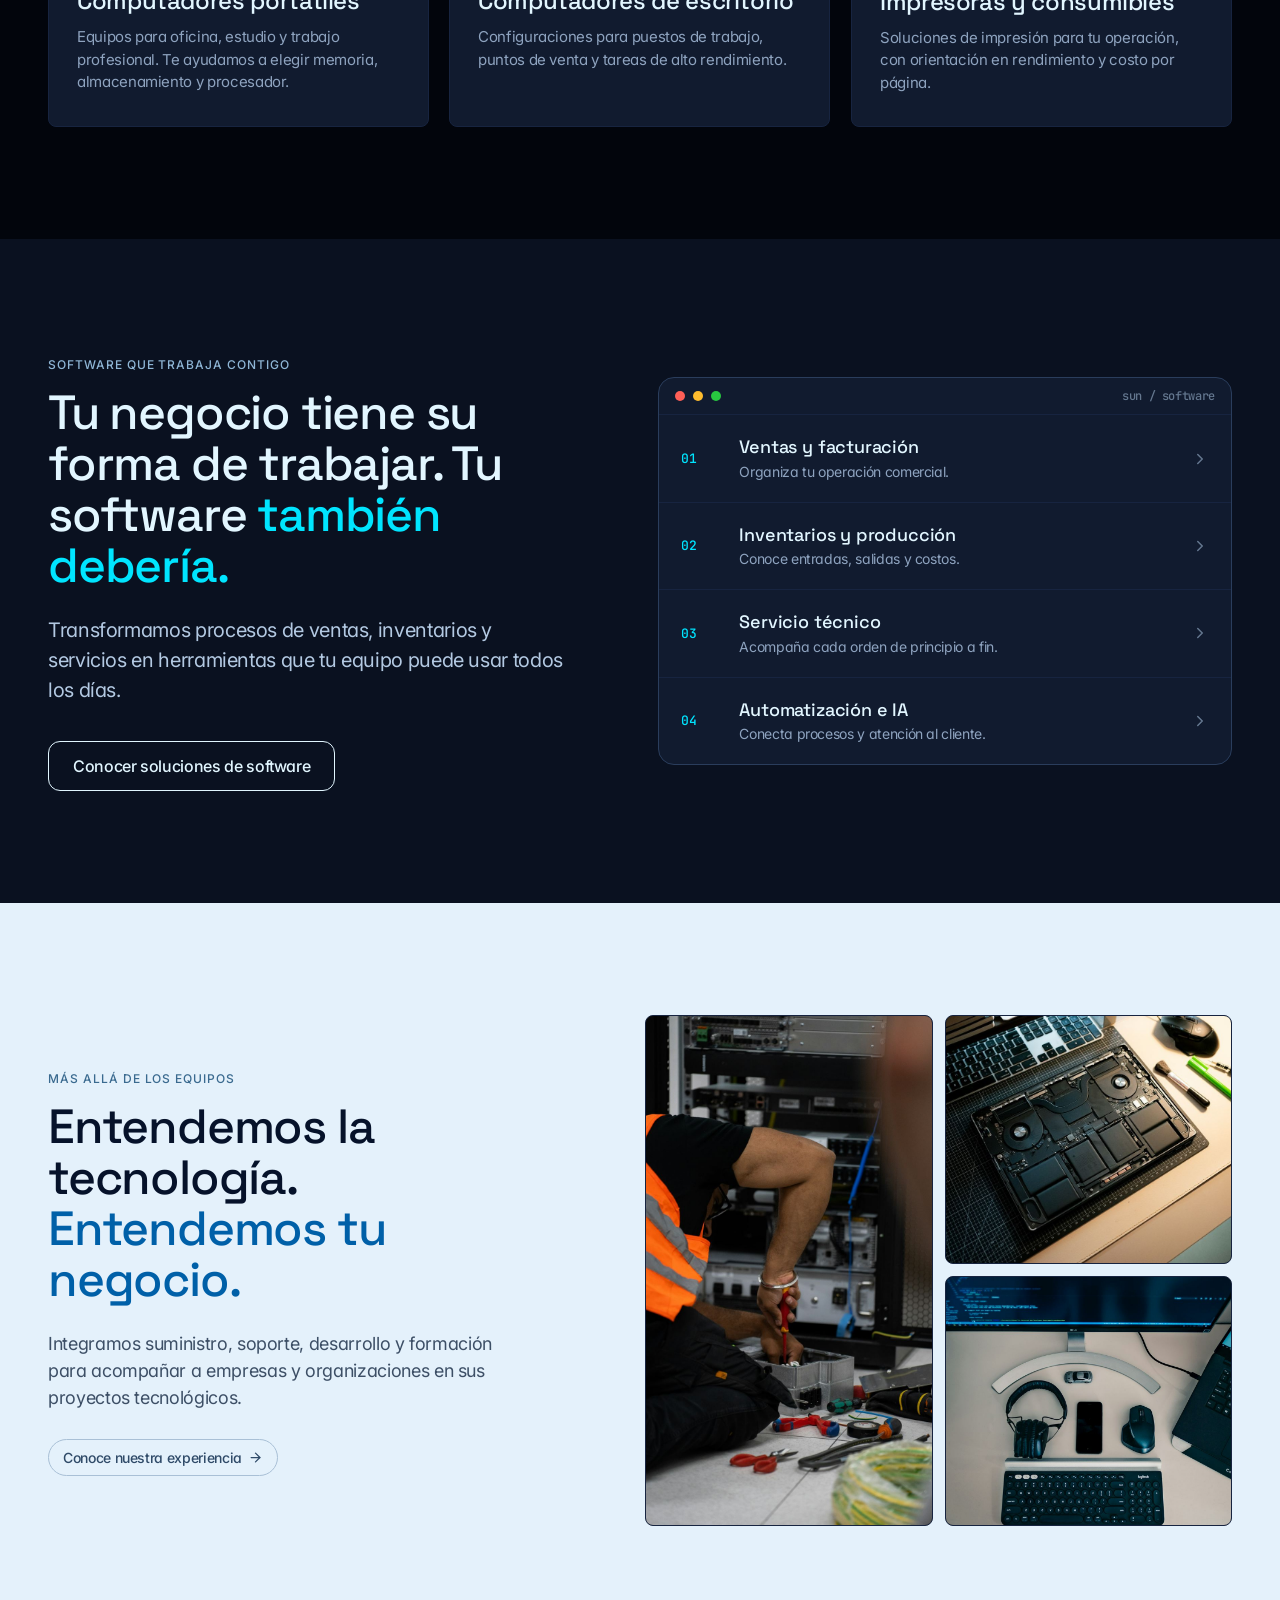
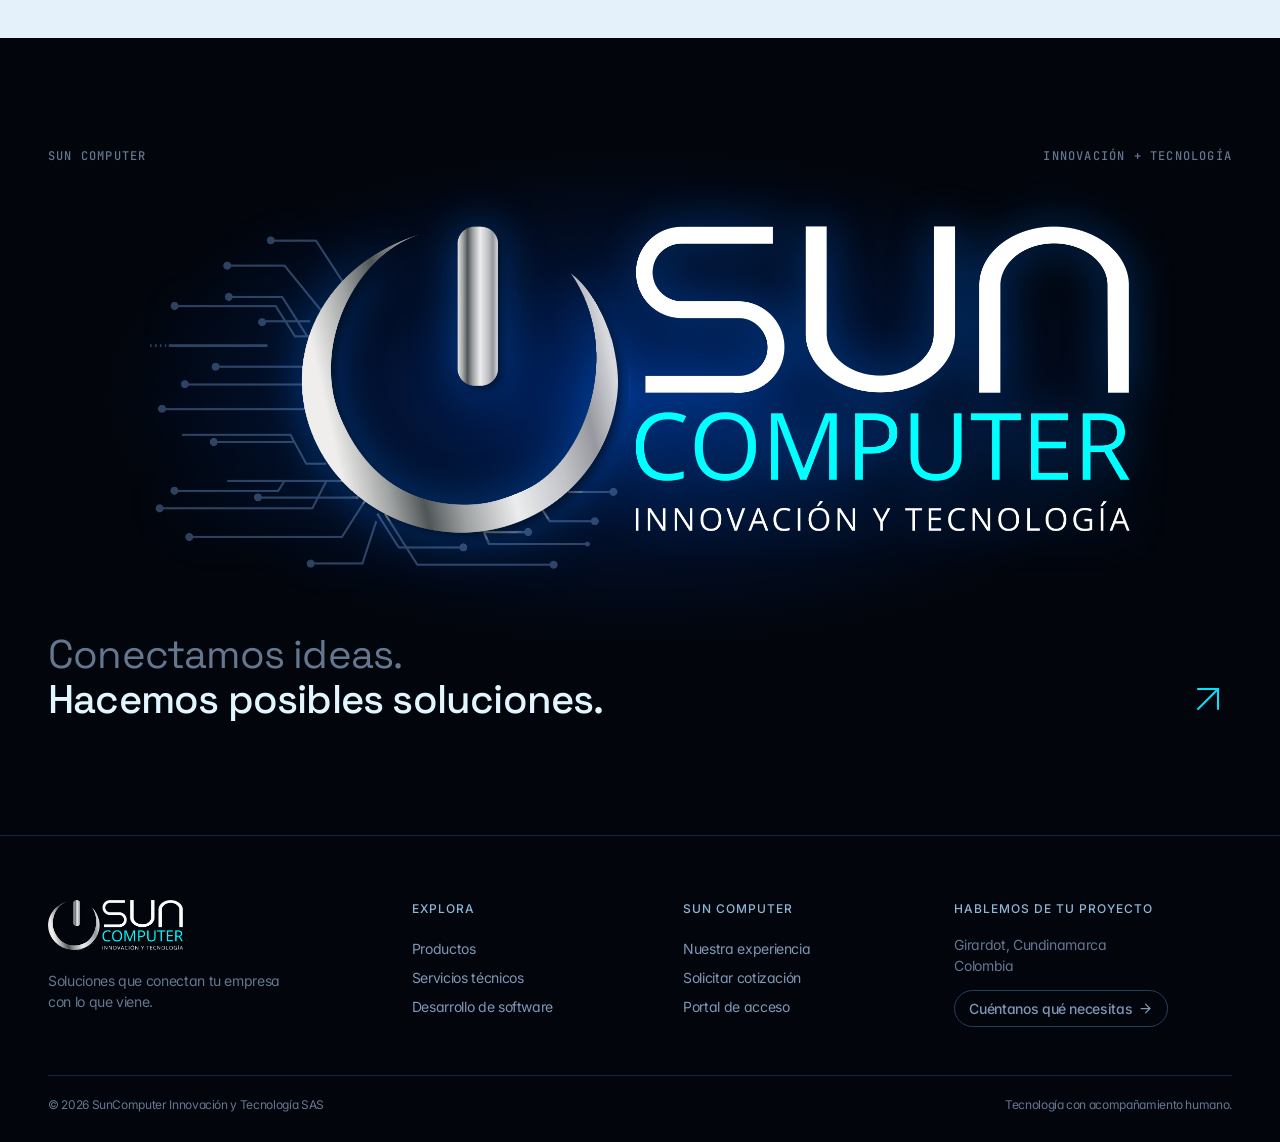
==== commit 37a4d822: "Servicios, Software y Experiencia con el nuevo estilo Co-Authored-By: Claude Opus 5.5 <noreply@anthr" ====
--- a/index.html
+++ b/index.html
@@ -10,9 +10,9 @@
 <link rel="preconnect" href="https://fonts.googleapis.com">
 <link rel="preconnect" href="https://fonts.gstatic.com" crossorigin>
 <link href="https://fonts.googleapis.com/css2?family=Inter:wght@400;500&family=JetBrains+Mono:wght@500&family=Space+Grotesk:wght@400;500&display=swap" rel="stylesheet">
-<link rel="stylesheet" href="assets/sun.css?v=8">
+<link rel="stylesheet" href="assets/sun.css?v=10">
 <script defer src="assets/site.js"></script>
-<script defer src="assets/sun-motion.js?v=8"></script>
+<script defer src="assets/sun-motion.js?v=10"></script>
 </head>
 <body>
 <a class="skip" href="#contenido">Saltar al contenido</a>
--- a/assets/sun.css
+++ b/assets/sun.css
@@ -434,6 +434,155 @@
 }
 @media (prefers-reduced-motion: reduce) {
   .item[data-pos="center"] img, .spot { animation: none; }
+}
+
+
+/* ---------- Páginas internas ---------- */
+[hidden] { display: none !important; }
+.page-hero { position: relative; padding-block: clamp(64px, 9vw, 112px) clamp(40px, 5vw, 64px); overflow: hidden; }
+.page-hero::before {
+  content: ""; position: absolute; right: -10%; top: -30%; width: min(900px, 120vw); aspect-ratio: 1; z-index: 0; pointer-events: none;
+  background: radial-gradient(closest-side, rgba(0, 229, 255, .14), rgba(0, 54, 160, .16) 50%, transparent 75%);
+}
+.page-hero .wrap { position: relative; }
+.page-hero .display { max-width: 16ch; font-size: clamp(40px, 5.6vw, 76px); }
+.page-hero .lead { max-width: 52ch; margin-top: 24px; }
+
+/* Barra de búsqueda y filtros (fija bajo la navegación) */
+.catalog-toolbar {
+  position: sticky; top: 64px; z-index: 40;
+  background: rgba(2, 5, 12, .82); -webkit-backdrop-filter: blur(12px); backdrop-filter: blur(12px);
+  border-block: 1px solid var(--hairline);
+}
+.toolbar-inner { display: flex; flex-wrap: wrap; align-items: center; gap: 14px 24px; padding-block: 14px; }
+.search {
+  flex: 1 1 280px; max-width: 420px; display: flex; align-items: center; gap: 10px;
+  padding: 0 16px; height: 44px; border-radius: var(--r-pill);
+  background: var(--ground); border: 1px solid var(--circuit); color: var(--muted);
+  transition: border-color .3s ease-out;
+}
+.search:focus-within { border-color: var(--led); }
+.search svg { width: 18px; height: 18px; flex: none; }
+.search input {
+  flex: 1; min-width: 0; height: 100%; background: none; border: 0; outline: 0;
+  font: inherit; font-size: 15px; color: var(--phosphor);
+}
+.search input::placeholder { color: var(--muted); }
+.search input::-webkit-search-cancel-button { filter: invert(1) opacity(.5); }
+.filters { display: flex; flex-wrap: wrap; gap: 8px; }
+.filter-chip {
+  padding: 8px 16px; border-radius: var(--r-pill); border: 1px solid var(--circuit);
+  font-size: 14px; font-weight: 500; color: var(--fern);
+}
+.filter-chip:hover { color: var(--phosphor); border-color: var(--lead); }
+.filter-chip.active, .filter-chip[aria-pressed="true"] { background: var(--led); border-color: var(--led); color: var(--void); }
+
+.band.catalog { padding-top: 40px; }
+.catalog-note { display: flex; align-items: center; gap: 10px; margin-bottom: 28px; font: 500 12px/1.5 var(--mono); color: var(--muted); letter-spacing: 0; }
+.catalog-note i { width: 6px; height: 6px; flex: none; border-radius: 50%; background: #febc2e; }
+.product-card .card-visual { flex: none; }
+.product-card .card-body { display: flex; flex-direction: column; flex: 1; }
+.product-card .card-body p { flex: 1; }
+.add-button {
+  align-self: flex-start; margin-top: 22px;
+  display: inline-flex; align-items: center; gap: 8px; padding: 10px 18px; border-radius: var(--r-btn);
+  border: 1px solid var(--phosphor); color: var(--phosphor); font-size: 14px; font-weight: 500; position: relative; z-index: 3;
+}
+.add-button svg { width: 16px; height: 16px; }
+.add-button:hover { background: var(--led); border-color: var(--led); color: var(--void); }
+.empty-small { margin-top: 32px; padding: 28px; text-align: center; border: 1px dashed var(--circuit); border-radius: var(--r-card); color: var(--muted); }
+
+@media (max-width: 880px) {
+  .catalog-toolbar { top: 64px; }
+  .search { max-width: none; flex-basis: 100%; }
+  .filters { flex-wrap: nowrap; overflow-x: auto; margin-inline: calc(var(--gutter) * -1); padding-inline: var(--gutter); scrollbar-width: none; }
+  .filters::-webkit-scrollbar { display: none; }
+  .filter-chip { flex: none; }
+}
+
+
+/* ---------- Componentes de páginas internas ---------- */
+.band.tight { padding-block: clamp(32px, 4vw, 56px); }
+
+/* Tarjeta destacada: foto + texto */
+.spotlight {
+  display: grid; grid-template-columns: 1fr 1fr; overflow: hidden;
+  background: var(--carbon); border: 1px solid var(--circuit); border-radius: 16px;
+}
+.spotlight-media { position: relative; min-height: 320px; }
+.spotlight-media img { position: absolute; inset: 0; width: 100%; height: 100%; object-fit: cover; }
+.spotlight-media::after { content: ""; position: absolute; inset: 0; background: linear-gradient(90deg, transparent 55%, var(--carbon)); }
+.spotlight-body { display: flex; flex-direction: column; align-items: flex-start; gap: 16px; padding: clamp(28px, 4vw, 56px); position: relative; z-index: 3; }
+.spotlight-body .kicker { margin: 0; }
+.spotlight-body .btn { margin-top: 8px; }
+
+/* Ícono en caja (estilo "workload card") */
+.feature-ico {
+  width: 48px; height: 48px; flex: none; display: grid; place-items: center;
+  border-radius: var(--r-btn); border: 1px solid var(--circuit); color: var(--led);
+  background: linear-gradient(180deg, rgba(0, 229, 255, .08), transparent);
+}
+.feature-ico svg { width: 22px; height: 22px; }
+
+/* Tarjetas de servicio / solución */
+.features { display: grid; grid-template-columns: repeat(3, 1fr); gap: 20px; }
+.features.two { grid-template-columns: repeat(2, 1fr); }
+.feature {
+  display: flex; flex-direction: column; padding: 32px; border-radius: var(--r-card);
+  background: var(--ground); border: 1px solid var(--hairline); overflow: hidden;
+  transition: border-color .3s ease-out, transform .4s var(--ease);
+}
+.feature:hover { border-color: var(--circuit); transform: translateY(-3px); }
+.feature-top { display: flex; align-items: center; justify-content: space-between; margin-bottom: 28px; }
+.feature .num { font: 500 12px/1 var(--mono); color: var(--muted); }
+.feature p { margin-top: 10px; font-size: 15px; flex: 1; }
+.feature .add-button { margin-top: 24px; }
+.checks { list-style: none; display: grid; gap: 10px; margin-top: 20px; padding-top: 20px; border-top: 1px solid var(--hairline); }
+.checks li { display: flex; align-items: center; gap: 10px; font-size: 15px; color: var(--lead); }
+.checks svg { width: 16px; height: 16px; flex: none; color: var(--led); }
+
+/* Pasos del proceso (en banda clara) */
+.steps { list-style: none; display: grid; grid-template-columns: repeat(4, 1fr); gap: 20px; margin-top: 48px; counter-reset: s; position: relative; }
+.steps::before { content: ""; position: absolute; left: 0; right: 0; top: 22px; height: 1px; background: #b9cde0; z-index: 0; }
+.step { position: relative; z-index: 1; }
+.step-n {
+  display: inline-grid; place-items: center; width: 44px; height: 44px; border-radius: 50%;
+  background: #06122a; color: var(--led); font: 500 13px/1 var(--mono); margin-bottom: 20px;
+  box-shadow: 0 0 0 6px var(--frost);
+}
+.band.frost .step p { margin-top: 8px; font-size: 15px; color: #3d4f66; }
+
+/* Aviso tipo terminal */
+.notice-body { display: flex; align-items: center; gap: 20px; padding: 24px 28px; }
+.notice-body > div { flex: 1; }
+.notice-body p { margin-top: 4px; font-size: 15px; }
+.notice-body .h3 { font-size: 20px; }
+
+/* Nosotros */
+.about { display: grid; grid-template-columns: 1fr 1fr; gap: 64px; align-items: center; }
+.about-text .lead { margin-top: 24px; }
+
+/* Llamado final en banda clara */
+.callout { text-align: center; display: flex; flex-direction: column; align-items: center; gap: 20px; }
+.callout .h2 { max-width: 20ch; }
+.callout .lead { max-width: 52ch; color: #3d4f66; }
+.btn-dark { background: #06122a; color: var(--phosphor); border-radius: var(--r-pill); }
+.btn-dark:hover { background: var(--led); color: var(--void); }
+
+@media (max-width: 1040px) {
+  .features { grid-template-columns: repeat(2, 1fr); }
+  .steps { grid-template-columns: repeat(2, 1fr); row-gap: 36px; }
+  .steps::before { display: none; }
+}
+@media (max-width: 880px) {
+  .spotlight, .about { grid-template-columns: 1fr; }
+  .spotlight-media { min-height: 220px; }
+  .spotlight-media::after { background: linear-gradient(180deg, transparent 55%, var(--carbon)); }
+  .about { gap: 32px; }
+}
+@media (max-width: 620px) {
+  .features, .features.two, .steps { grid-template-columns: 1fr; }
+  .notice-body { flex-direction: column; align-items: flex-start; }
 }
 
 /* ---------- Responsive ---------- */
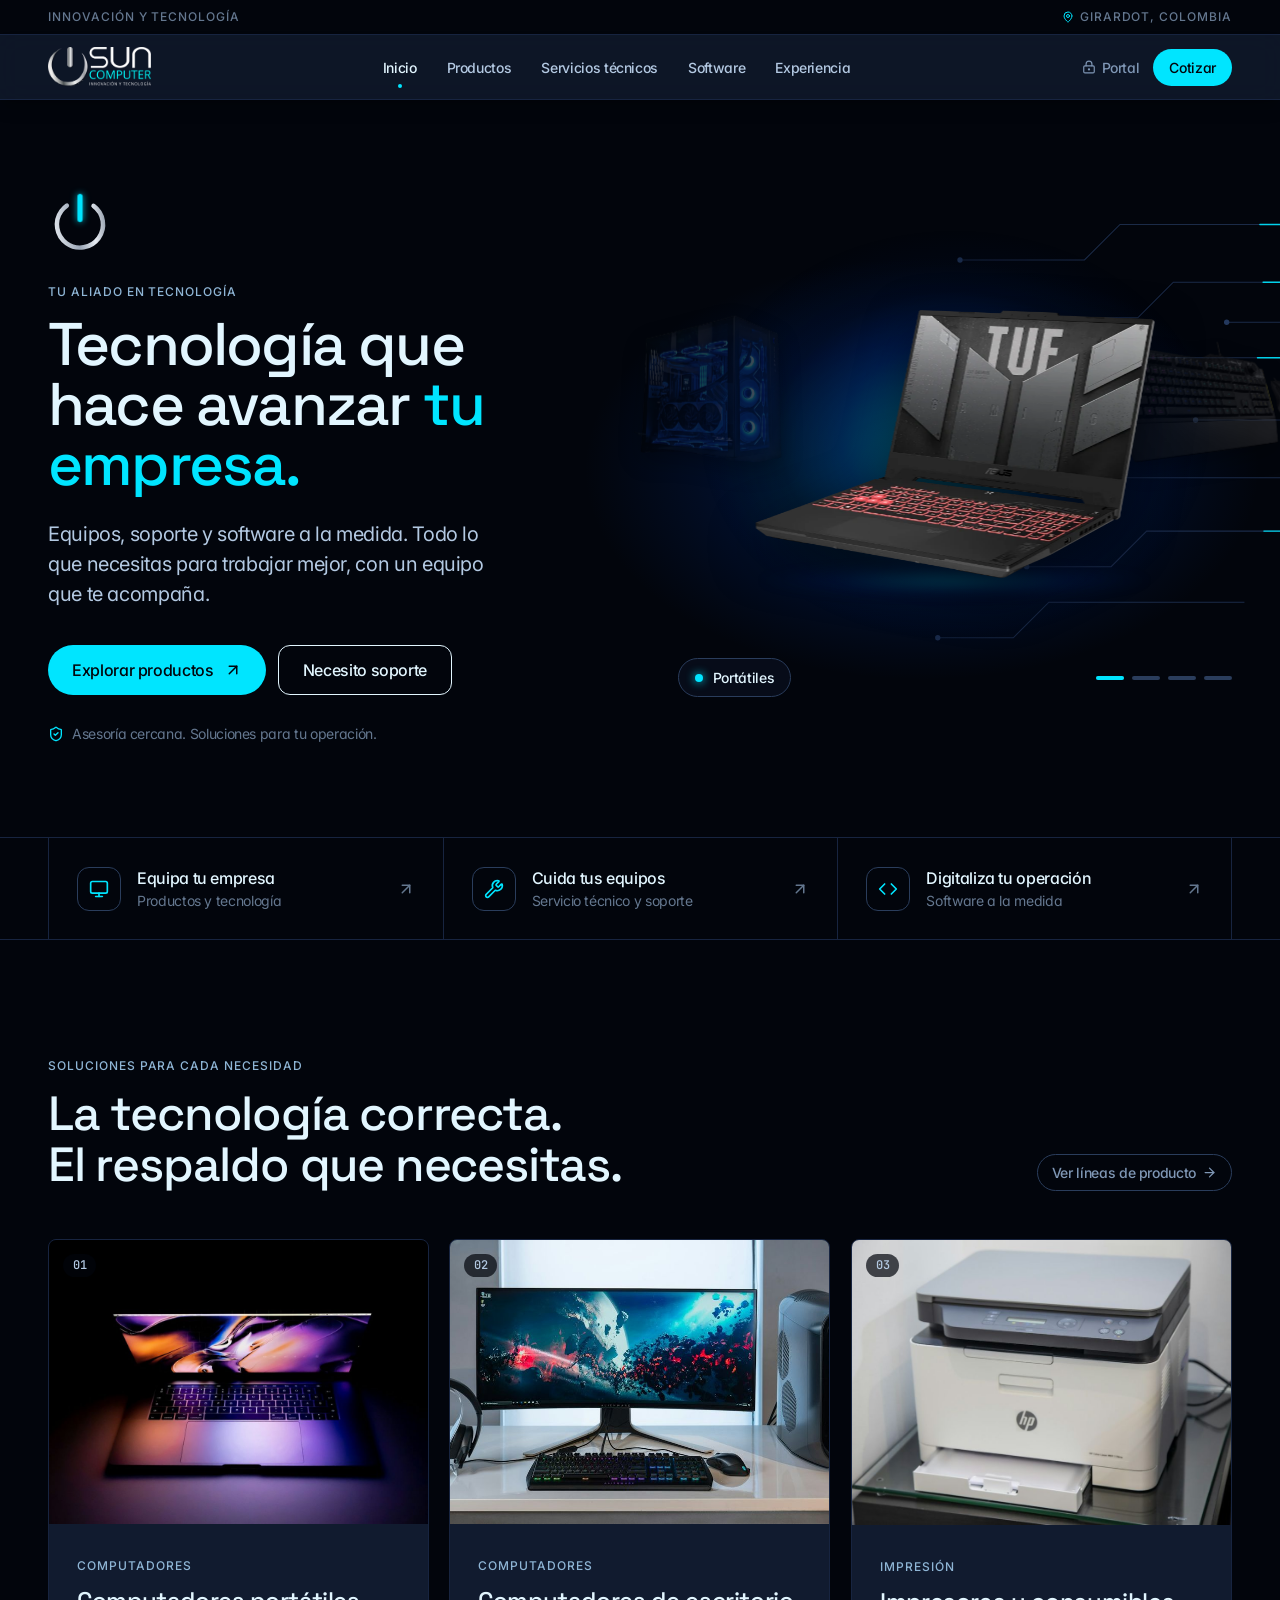
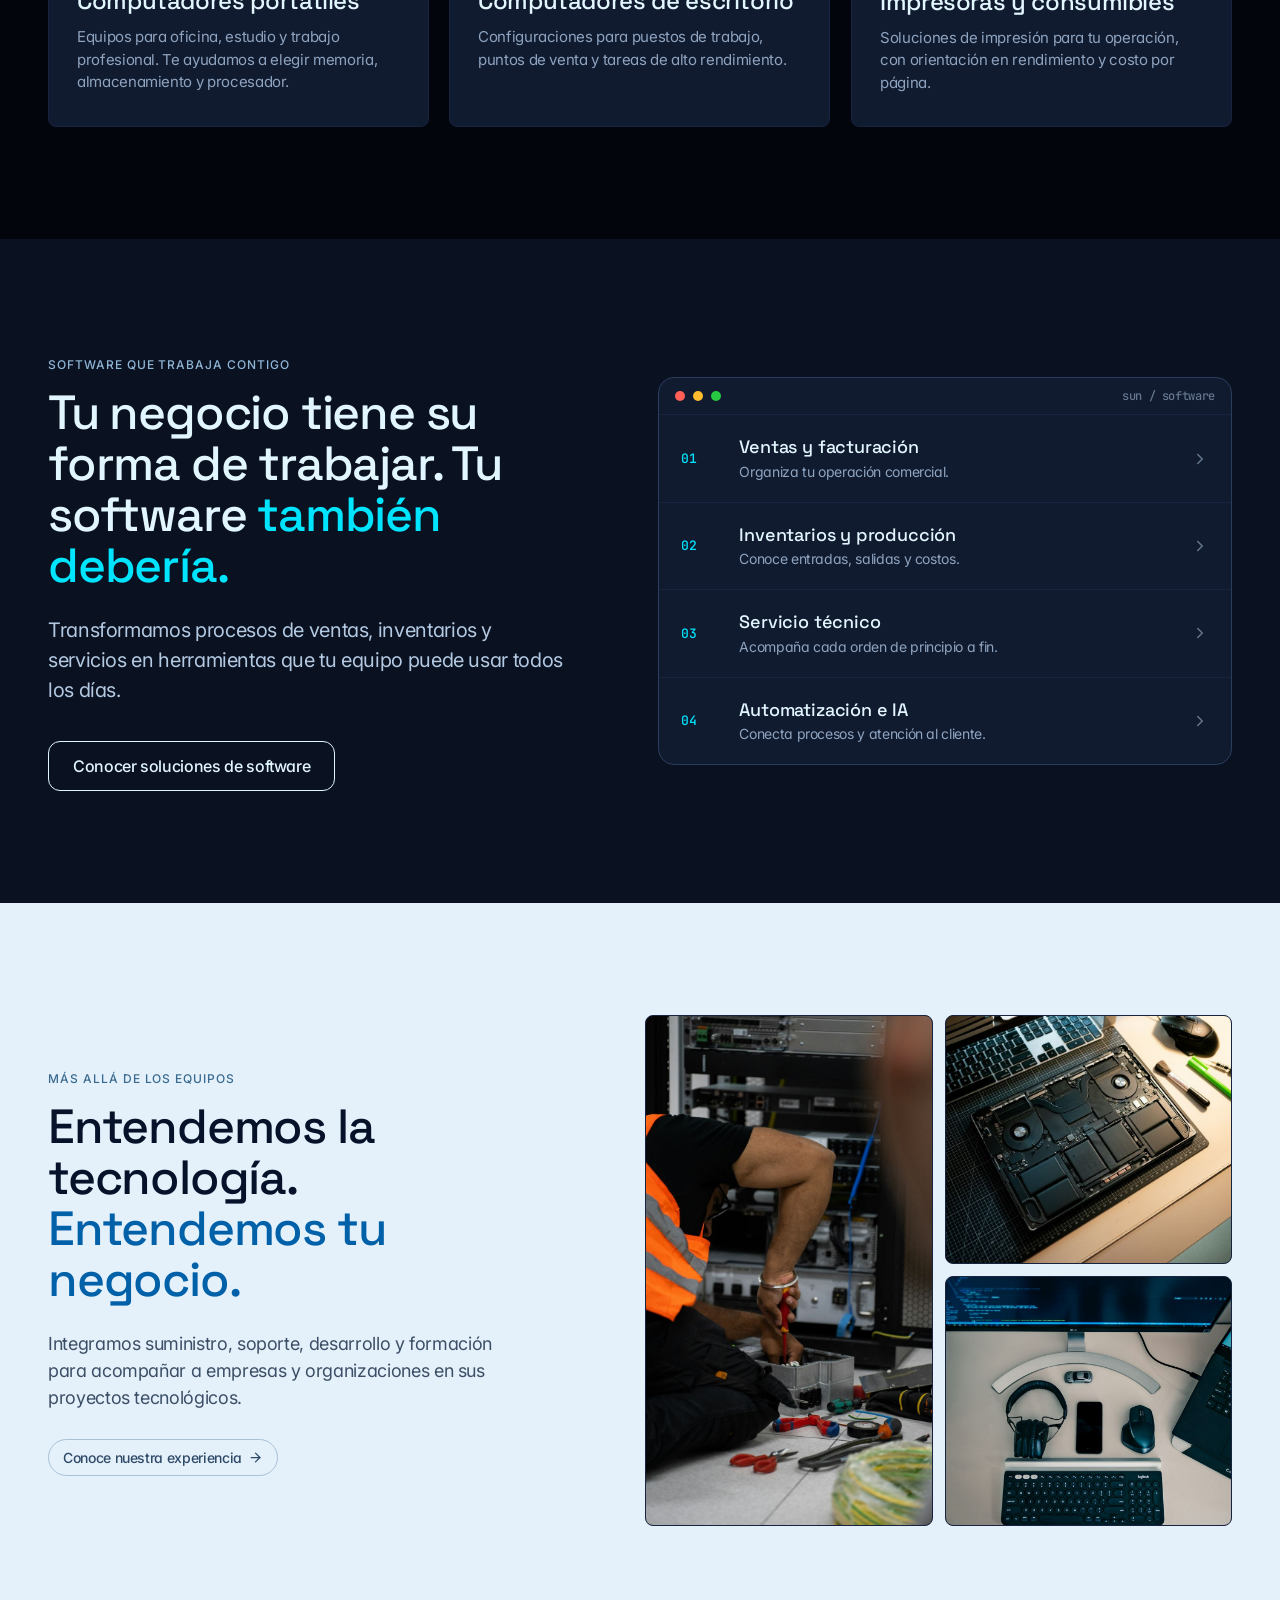
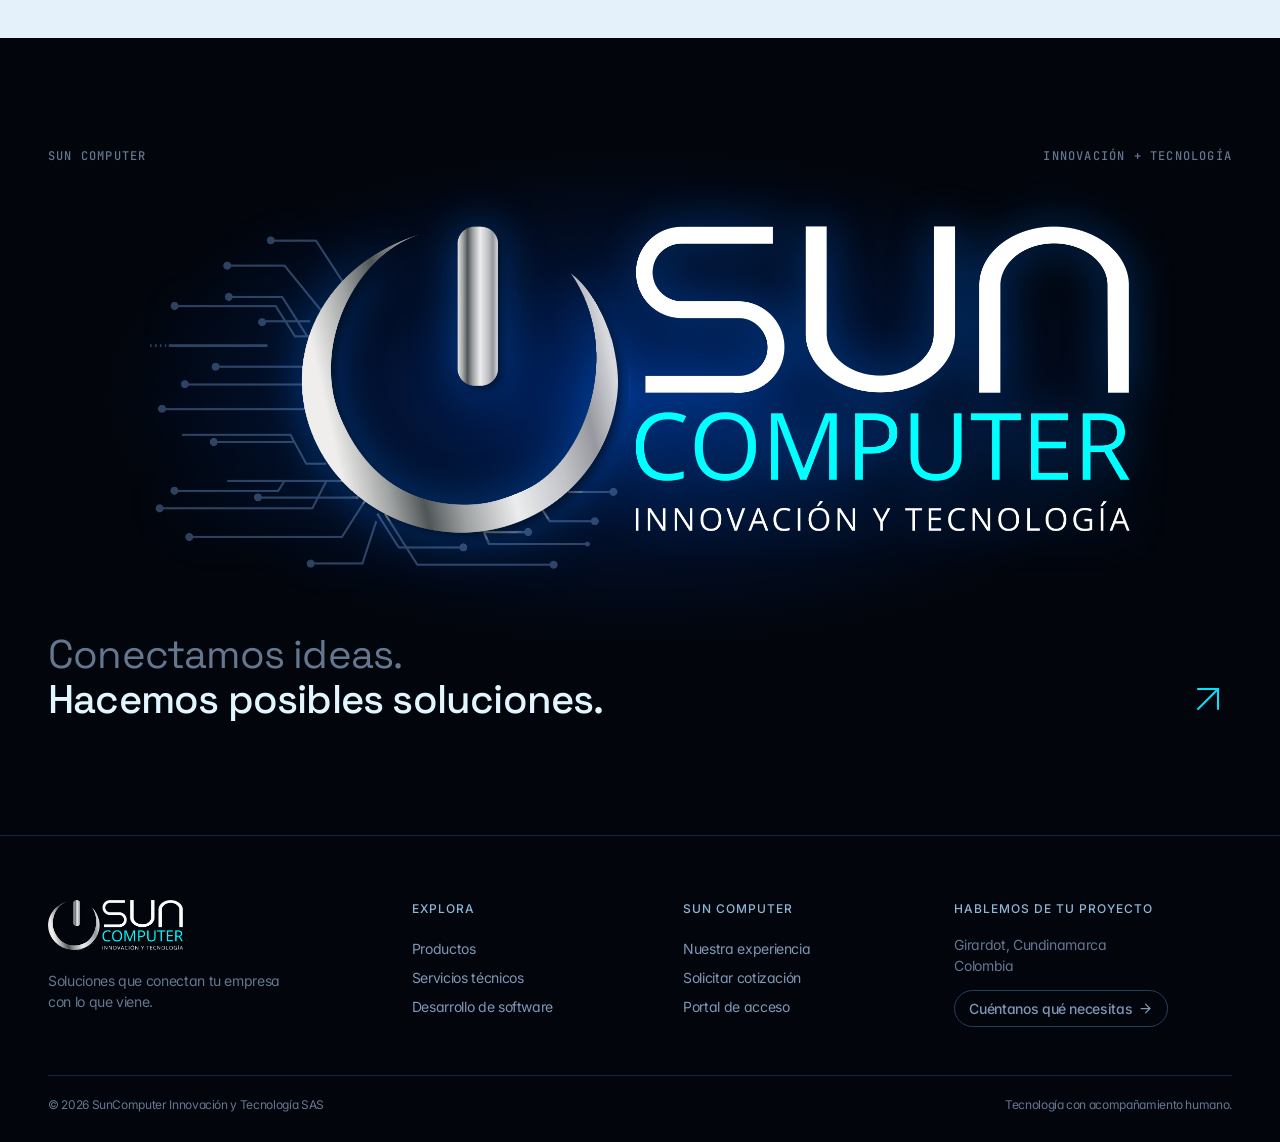
==== commit 41416e56: "Cotizar y Portal con el nuevo estilo Co-Authored-By: Claude Opus 5.5 <noreply@anthropic.com> Claude-" ====
--- a/index.html
+++ b/index.html
@@ -10,9 +10,9 @@
 <link rel="preconnect" href="https://fonts.googleapis.com">
 <link rel="preconnect" href="https://fonts.gstatic.com" crossorigin>
 <link href="https://fonts.googleapis.com/css2?family=Inter:wght@400;500&family=JetBrains+Mono:wght@500&family=Space+Grotesk:wght@400;500&display=swap" rel="stylesheet">
-<link rel="stylesheet" href="assets/sun.css?v=10">
+<link rel="stylesheet" href="assets/sun.css?v=11">
 <script defer src="assets/site.js"></script>
-<script defer src="assets/sun-motion.js?v=10"></script>
+<script defer src="assets/sun-motion.js?v=11"></script>
 </head>
 <body>
 <a class="skip" href="#contenido">Saltar al contenido</a>
--- a/assets/sun.css
+++ b/assets/sun.css
@@ -584,6 +584,60 @@
   .features, .features.two, .steps { grid-template-columns: 1fr; }
   .notice-body { flex-direction: column; align-items: flex-start; }
 }
+
+
+/* ---------- Cotizar ---------- */
+.quote-layout { display: grid; grid-template-columns: .9fr 1.1fr; gap: 24px; align-items: start; }
+.quote-items { position: sticky; top: 88px; }
+.quote-inner { padding: 24px 28px 28px; display: grid; gap: 18px; }
+.quote-heading { display: flex; align-items: baseline; justify-content: space-between; padding-bottom: 16px; border-bottom: 1px solid var(--hairline); }
+.quote-heading span { font: 500 12px/1 var(--mono); color: var(--led); }
+.quote-items .empty-small { margin: 0; }
+.empty-big { display: grid; justify-items: center; gap: 10px; padding: 32px 24px; }
+.empty-big p { font-size: 15px; max-width: 32ch; }
+.quote-item { display: flex; align-items: center; justify-content: space-between; gap: 12px; padding: 14px 0; border-bottom: 1px solid var(--hairline); }
+.quote-item h3 { font: 500 16px/1.3 var(--display); color: var(--phosphor); }
+.quantity { display: flex; align-items: center; gap: 6px; flex: none; }
+.quantity > span { min-width: 28px; text-align: center; font: 500 14px/1 var(--mono); color: var(--phosphor); }
+.draft-control { min-width: 32px; height: 32px; padding: 0 10px; border-radius: var(--r-pill); border: 1px solid var(--circuit); color: var(--lead); font-size: 13px; }
+.draft-control:hover:not(:disabled) { border-color: var(--led); color: var(--phosphor); }
+.draft-control:disabled { opacity: .35; cursor: default; }
+.quote-items .chip { justify-self: start; }
+.quote-info { display: flex; gap: 12px; padding: 16px; border-radius: var(--r-card); background: var(--ground); font-size: 14px; }
+.quote-info svg { width: 18px; height: 18px; flex: none; color: var(--led); margin-top: 2px; }
+
+.quote-form { display: grid; gap: 20px; padding: clamp(24px, 3vw, 40px); border-radius: 16px; background: var(--ground); border: 1px solid var(--hairline); }
+.form-grid { display: grid; grid-template-columns: 1fr 1fr; gap: 16px; }
+.quote-form label { display: grid; gap: 8px; font-size: 14px; font-weight: 500; color: var(--lead); }
+.quote-form input, .quote-form textarea {
+  width: 100%; padding: 12px 14px; border-radius: var(--r-btn);
+  background: var(--void); border: 1px solid var(--circuit); color: var(--phosphor);
+  font: 400 15px/1.5 var(--ui); outline: 0; transition: border-color .3s ease-out, box-shadow .3s ease-out;
+}
+.quote-form textarea { resize: vertical; min-height: 140px; }
+.quote-form input:focus, .quote-form textarea:focus { border-color: var(--led); box-shadow: 0 0 0 3px var(--led-soft); }
+.quote-form ::placeholder { color: var(--muted); }
+.form-note { display: flex; gap: 10px; align-items: flex-start; font: 500 12px/1.6 var(--mono); color: var(--muted); }
+.form-note i { width: 6px; height: 6px; margin-top: 7px; flex: none; border-radius: 50%; background: #febc2e; }
+.quote-form .btn { justify-self: start; }
+
+/* ---------- Portal ---------- */
+.portal-card { display: flex; flex-direction: column; }
+.portal-body { display: flex; flex-direction: column; align-items: flex-start; gap: 12px; padding: 28px; flex: 1; }
+.portal-body p { font-size: 15px; flex: 1; }
+.portal-head { display: flex; align-items: center; justify-content: space-between; width: 100%; margin-bottom: 8px; }
+.status { display: inline-flex; align-items: center; gap: 8px; padding: 5px 12px; border-radius: var(--r-pill); border: 1px solid var(--circuit); font-size: 12px; font-weight: 500; color: var(--muted); }
+.status i { width: 7px; height: 7px; border-radius: 50%; background: #febc2e; }
+.status.on { color: var(--lead); }
+.status.on i { background: #28c840; box-shadow: 0 0 8px #28c840; }
+.portal-body .btn { margin-top: 8px; }
+.pending { margin-top: 8px; padding: 12px 20px; border-radius: var(--r-btn); border: 1px dashed var(--circuit); font-size: 14px; color: var(--muted); }
+
+@media (max-width: 960px) {
+  .quote-layout { grid-template-columns: 1fr; }
+  .quote-items { position: static; }
+}
+@media (max-width: 560px) { .form-grid { grid-template-columns: 1fr; } }
 
 /* ---------- Responsive ---------- */
 @media (max-width: 1040px) {
